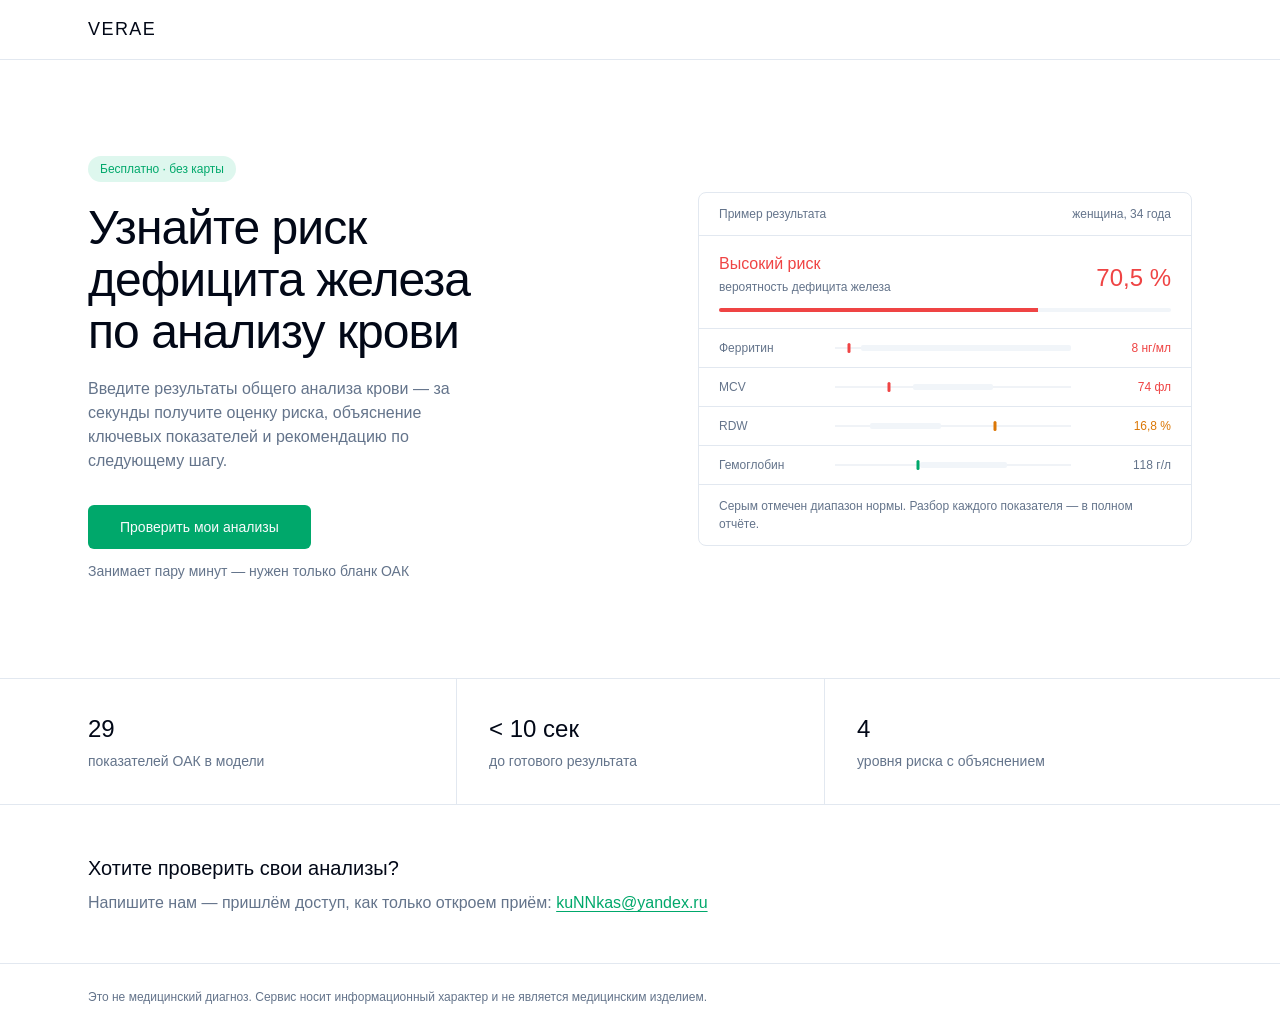
==== landing/index.html @ f0fde772 "Лендинг + автодеплой в Yandex Object Storage Статическая страница-визитка на домене верэ.рф: тот же " ====
<!doctype html>
<html lang="ru">
<head>
<meta charset="utf-8">
<meta name="viewport" content="width=device-width, initial-scale=1">
<title>VERAE — риск дефицита железа по анализу крови</title>
<meta name="description" content="Введите результаты общего анализа крови — за секунды получите оценку риска дефицита железа, объяснение показателей и рекомендацию по следующему шагу.">
<link rel="canonical" href="https://верэ.рф/">
<meta property="og:type" content="website">
<meta property="og:locale" content="ru_RU">
<meta property="og:site_name" content="VERAE">
<meta property="og:title" content="VERAE — риск дефицита железа по анализу крови">
<meta property="og:description" content="Оценка риска дефицита железа по общему анализу крови за несколько секунд.">
<meta property="og:url" content="https://верэ.рф/">
<link rel="icon" href="data:image/svg+xml,%3Csvg xmlns='http://www.w3.org/2000/svg' viewBox='0 0 32 32'%3E%3Crect width='32' height='32' rx='7' fill='%2300a86b'/%3E%3Ctext x='16' y='22' font-family='-apple-system,Segoe UI,Arial' font-size='16' font-weight='500' fill='white' text-anchor='middle'%3EV%3C/text%3E%3C/svg%3E">

<style>
:root{
  --background:0 0% 100%;
  --foreground:222.2 84% 4.9%;
  --card:0 0% 100%;
  --primary:158 100% 33%;
  --primary-foreground:210 40% 98%;
  --muted:210 40% 96.1%;
  --muted-foreground:215.4 16.3% 46.9%;
  --accent:158 60% 92%;
  --accent-foreground:158 100% 33%;
  --destructive:0 84.2% 60.2%;
  --warning:32 95% 44%;
  --border:214.3 31.8% 91.4%;
  --radius:0.5rem;
}
*,*::before,*::after{box-sizing:border-box}
html{-webkit-text-size-adjust:100%}
body{
  margin:0;
  background:hsl(var(--background));
  color:hsl(var(--foreground));
  font-family:-apple-system,BlinkMacSystemFont,"Segoe UI",Roboto,"Helvetica Neue",Arial,sans-serif;
  -webkit-font-smoothing:antialiased;
  line-height:1.5;
}
h1,p,dl,dd,dt,figure{margin:0}
a{color:inherit}

.page{min-height:100vh;display:flex;flex-direction:column}
.wrap{max-width:72rem;margin:0 auto;padding-left:1.5rem;padding-right:1.5rem}
.bt{border-top:1px solid hsl(var(--border))}
.bb{border-bottom:1px solid hsl(var(--border))}
.muted{color:hsl(var(--muted-foreground))}
.nums{font-variant-numeric:tabular-nums}

/* --- header --- */
.head{display:flex;align-items:center;justify-content:space-between;padding-top:1rem;padding-bottom:1rem}
.mark{font-size:1.125rem;font-weight:500;letter-spacing:0.08em}

/* --- hero --- */
main{flex:1}
.hero{display:grid;gap:3rem;align-items:center;padding-top:4rem;padding-bottom:4rem}
.badge{
  display:inline-block;border-radius:9999px;
  background:hsl(var(--accent));color:hsl(var(--accent-foreground));
  padding:0.25rem 0.75rem;font-size:0.75rem;
}
h1{
  margin-top:1.25rem;max-width:16ch;
  font-size:2.25rem;font-weight:500;line-height:1.08;letter-spacing:-0.02em;
}
.lead{margin-top:1.25rem;max-width:46ch;color:hsl(var(--muted-foreground))}
.actions{margin-top:2rem;display:flex;flex-wrap:wrap;align-items:center;gap:0.75rem 1.25rem}
.hint{font-size:0.875rem;color:hsl(var(--muted-foreground))}

.btn{
  display:inline-flex;align-items:center;justify-content:center;
  height:2.75rem;padding:0 2rem;
  border-radius:calc(var(--radius) - 2px);border:0;
  background:hsl(var(--primary));color:hsl(var(--primary-foreground));
  font-size:0.875rem;font-weight:500;font-family:inherit;
  text-decoration:none;cursor:pointer;
  transition:opacity .15s;
}
.btn:hover{opacity:.9}
.btn:focus-visible{outline:2px solid hsl(var(--primary));outline-offset:2px}

/* --- пример результата --- */
.card{border:1px solid hsl(var(--border));border-radius:var(--radius);background:hsl(var(--card))}
.card-cap{display:flex;align-items:baseline;justify-content:space-between;padding:0.75rem 1.25rem;font-size:0.75rem;color:hsl(var(--muted-foreground))}
.score{padding:1rem 1.25rem}
.score-row{display:flex;align-items:flex-end;justify-content:space-between}
.score-title{font-size:1rem;font-weight:500;color:hsl(var(--destructive))}
.score-sub{margin-top:0.125rem;font-size:0.75rem;color:hsl(var(--muted-foreground))}
.score-pct{font-size:1.5rem;font-weight:500;color:hsl(var(--destructive))}
.bar{margin-top:0.75rem;height:0.25rem;border-radius:9999px;background:hsl(var(--muted));overflow:hidden}
.bar>span{display:block;height:100%;background:hsl(var(--destructive))}

.markers{border-top:1px solid hsl(var(--border))}
.marker{
  display:grid;grid-template-columns:4.75rem 1fr 4.25rem;
  align-items:center;gap:0.5rem;
  padding:0.625rem 1rem;border-bottom:1px solid hsl(var(--border));
}
.marker:last-child{border-bottom:0}
.marker dt{font-size:0.75rem;color:hsl(var(--muted-foreground))}
.marker dd{text-align:right;font-size:0.75rem;font-variant-numeric:tabular-nums}
.scale{position:relative;height:0.375rem}
.scale .axis{position:absolute;left:0;right:0;top:50%;height:1px;transform:translateY(-50%);background:hsl(var(--border))}
.scale .norm{position:absolute;top:50%;height:0.375rem;transform:translateY(-50%);border-radius:2px;background:hsl(var(--muted))}
.scale .pin{position:absolute;top:50%;width:3px;height:0.625rem;transform:translate(-50%,-50%);border-radius:9999px}
.is-low{color:hsl(var(--destructive))}
.is-high{color:hsl(var(--warning))}
.is-ok{color:hsl(var(--muted-foreground))}
.pin-low{background:hsl(var(--destructive))}
.pin-high{background:hsl(var(--warning))}
.pin-ok{background:hsl(var(--primary))}
.card-note{border-top:1px solid hsl(var(--border));padding:0.75rem 1.25rem;font-size:0.75rem;color:hsl(var(--muted-foreground))}

/* --- цифры --- */
.stats{display:grid}
.stat{padding:1.5rem 0}
.stat+.stat{border-top:1px solid hsl(var(--border))}
.stat dt{font-size:1.5rem;font-weight:500;font-variant-numeric:tabular-nums}
.stat dd{margin:0.25rem 0 0;font-size:0.875rem;color:hsl(var(--muted-foreground))}

/* --- контакт --- */
.contact{padding-top:3rem;padding-bottom:3rem}
.contact h2{margin:0;font-size:1.25rem;font-weight:500}
.contact p{margin-top:0.5rem;color:hsl(var(--muted-foreground))}
.contact a{color:hsl(var(--primary));text-underline-offset:3px}

footer p{padding-top:1.5rem;padding-bottom:1.5rem;font-size:0.75rem;color:hsl(var(--muted-foreground))}

@media (min-width:640px){
  h1{font-size:3rem}
  .marker{grid-template-columns:6.5rem 1fr 5.5rem;gap:0.75rem;padding-left:1.25rem;padding-right:1.25rem}
  .stats{grid-template-columns:repeat(3,1fr)}
  .stat{padding:2rem 0}
  .stat+.stat{border-top:0;border-left:1px solid hsl(var(--border));padding-left:2rem}
  .stat:not(:last-child){padding-right:2rem}
}
@media (min-width:1024px){
  .hero{grid-template-columns:1.05fr 0.95fr;gap:4rem;padding-top:6rem;padding-bottom:6rem}
}
</style>
</head>

<body>
<div class="page">

  <header class="bb">
    <div class="wrap head">
      <span class="mark">VERAE</span>
    </div>
  </header>

  <main>
    <div class="wrap hero">
      <div>
        <span class="badge">Бесплатно · без карты</span>

        <h1>Узнайте риск дефицита железа по анализу крови</h1>

        <p class="lead">
          Введите результаты общего анализа крови — за секунды получите оценку
          риска, объяснение ключевых показателей и рекомендацию по следующему шагу.
        </p>

        <div class="actions">
          <!-- CTA: ссылка задана в двух местах — здесь и в секции «Контакт» ниже -->
          <a class="btn" href="#contact">Проверить мои анализы</a>
          <span class="hint">Занимает пару минут — нужен только бланк ОАК</span>
        </div>
      </div>

      <figure class="card" aria-label="Пример результата: высокий риск дефицита железа">
        <figcaption class="card-cap bb">
          <span>Пример результата</span>
          <span class="nums">женщина, 34 года</span>
        </figcaption>

        <div class="score">
          <div class="score-row">
            <div>
              <p class="score-title">Высокий риск</p>
              <p class="score-sub">вероятность дефицита железа</p>
            </div>
            <p class="score-pct nums">70,5 %</p>
          </div>
          <div class="bar"><span style="width:70.5%"></span></div>
        </div>

        <dl class="markers">
          <div class="marker">
            <dt>Ферритин</dt>
            <div class="scale" aria-hidden="true">
              <div class="axis"></div>
              <div class="norm" style="left:11%;width:89%"></div>
              <div class="pin pin-low" style="left:6%"></div>
            </div>
            <dd class="is-low">8 нг/мл</dd>
          </div>
          <div class="marker">
            <dt>MCV</dt>
            <div class="scale" aria-hidden="true">
              <div class="axis"></div>
              <div class="norm" style="left:33%;width:34%"></div>
              <div class="pin pin-low" style="left:23%"></div>
            </div>
            <dd class="is-low">74 фл</dd>
          </div>
          <div class="marker">
            <dt>RDW</dt>
            <div class="scale" aria-hidden="true">
              <div class="axis"></div>
              <div class="norm" style="left:15%;width:30%"></div>
              <div class="pin pin-high" style="left:68%"></div>
            </div>
            <dd class="is-high">16,8 %</dd>
          </div>
          <div class="marker">
            <dt>Гемоглобин</dt>
            <div class="scale" aria-hidden="true">
              <div class="axis"></div>
              <div class="norm" style="left:36%;width:37%"></div>
              <div class="pin pin-ok" style="left:35%"></div>
            </div>
            <dd class="is-ok">118 г/л</dd>
          </div>
        </dl>

        <p class="card-note">
          Серым отмечен диапазон нормы. Разбор каждого показателя — в полном отчёте.
        </p>
      </figure>
    </div>

    <section class="bt">
      <dl class="wrap stats">
        <div class="stat">
          <dt class="nums">29</dt>
          <dd>показателей ОАК в модели</dd>
        </div>
        <div class="stat">
          <dt class="nums">&lt; 10 сек</dt>
          <dd>до готового результата</dd>
        </div>
        <div class="stat">
          <dt class="nums">4</dt>
          <dd>уровня риска с объяснением</dd>
        </div>
      </dl>
    </section>

    <section class="bt" id="contact">
      <div class="wrap contact">
        <h2>Хотите проверить свои анализы?</h2>
        <p>Напишите нам — пришлём доступ, как только откроем приём:
          <a href="mailto:kuNNkas@yandex.ru">kuNNkas@yandex.ru</a>
        </p>
      </div>
    </section>
  </main>

  <footer class="bt">
    <p class="wrap">
      Это не медицинский диагноз. Сервис носит информационный характер и не
      является медицинским изделием.
    </p>
  </footer>

</div>
</body>
</html>
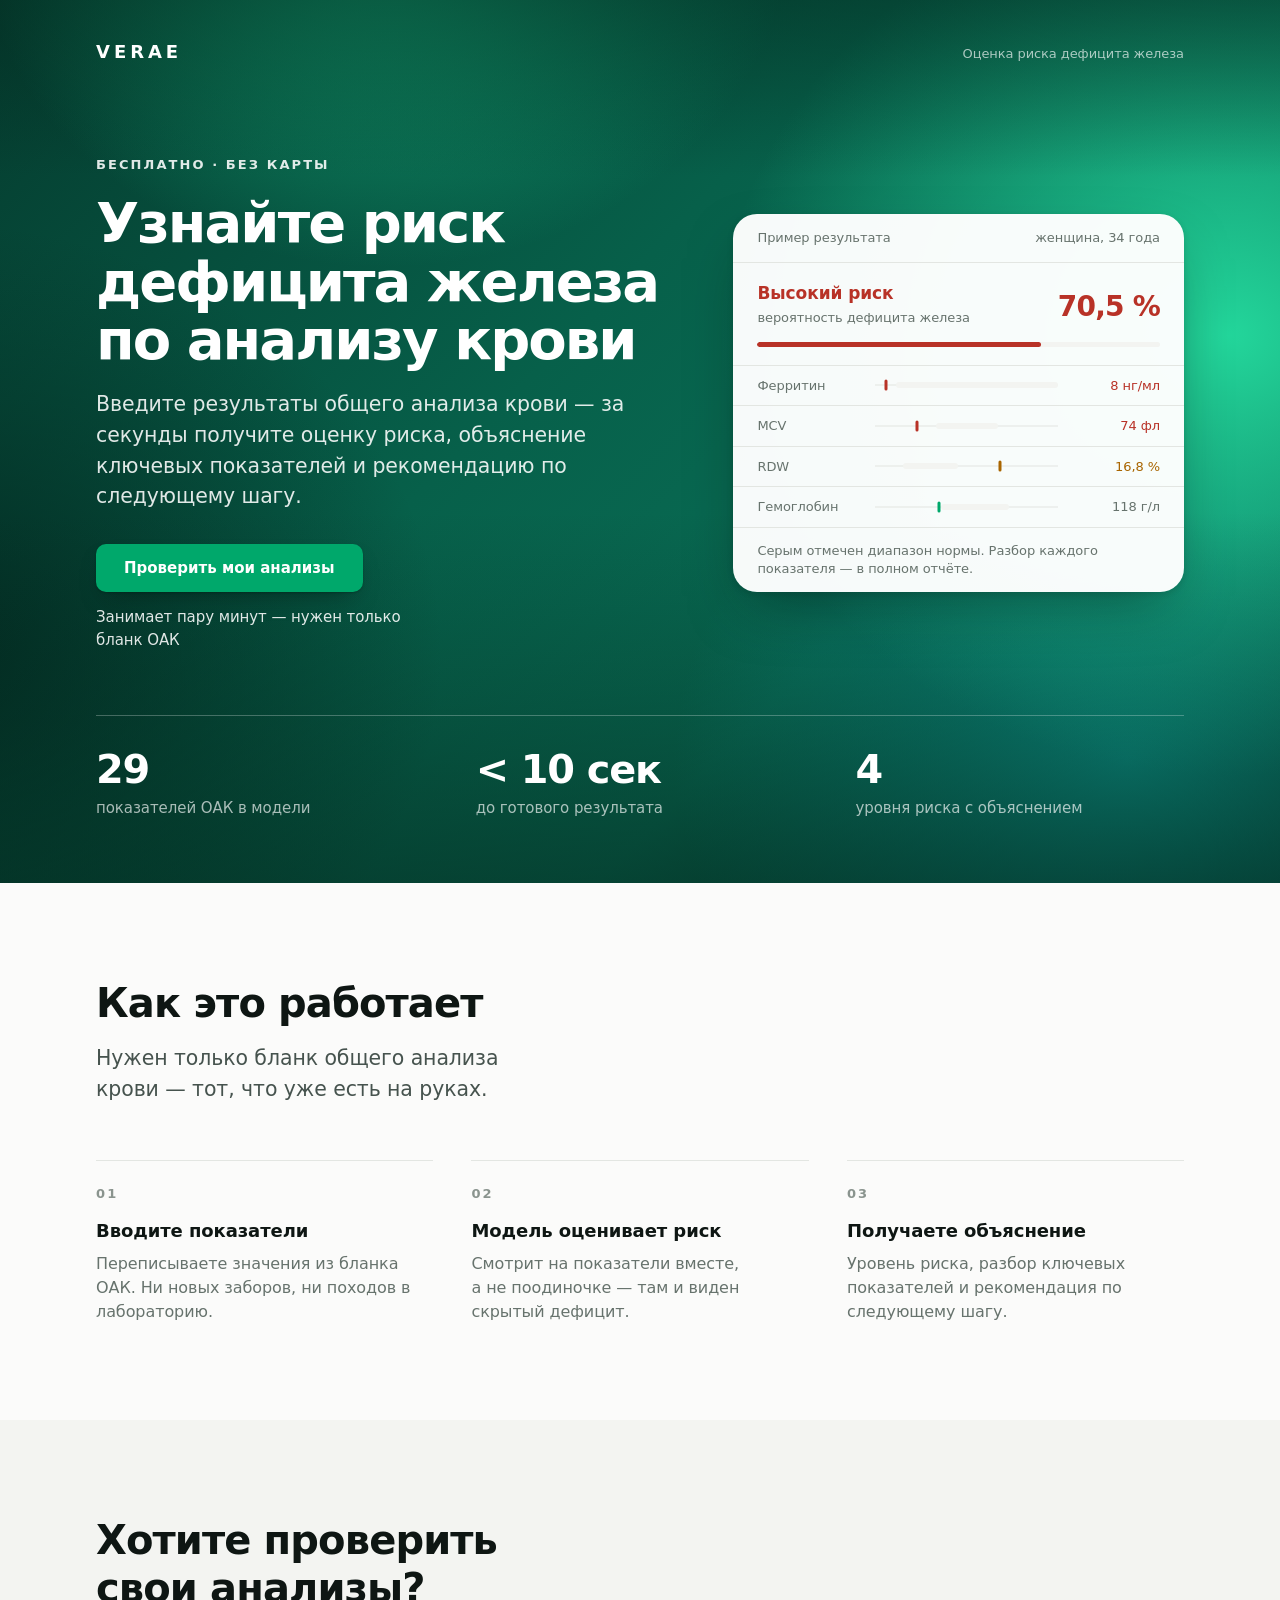
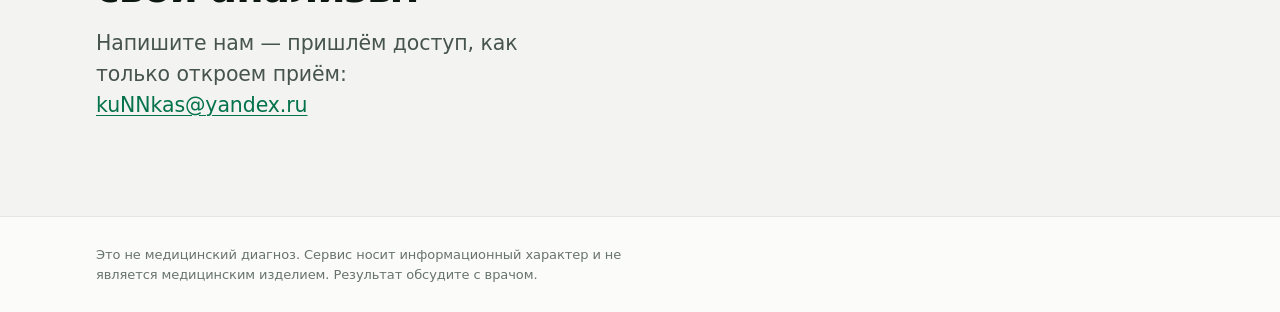
==== commit 4aa00c1b: "Лендинг в визуальном языке питч-дека Те же токены, что в deck-v2: Onest на заголовки, Golos Text на " ====
--- a/landing/index.html
+++ b/landing/index.html
@@ -6,173 +6,365 @@
 <title>VERAE — риск дефицита железа по анализу крови</title>
 <meta name="description" content="Введите результаты общего анализа крови — за секунды получите оценку риска дефицита железа, объяснение показателей и рекомендацию по следующему шагу.">
 <link rel="canonical" href="https://верэ.рф/">
+<meta name="theme-color" content="#053c2f">
 <meta property="og:type" content="website">
 <meta property="og:locale" content="ru_RU">
 <meta property="og:site_name" content="VERAE">
 <meta property="og:title" content="VERAE — риск дефицита железа по анализу крови">
 <meta property="og:description" content="Оценка риска дефицита железа по общему анализу крови за несколько секунд.">
 <meta property="og:url" content="https://верэ.рф/">
-<link rel="icon" href="data:image/svg+xml,%3Csvg xmlns='http://www.w3.org/2000/svg' viewBox='0 0 32 32'%3E%3Crect width='32' height='32' rx='7' fill='%2300a86b'/%3E%3Ctext x='16' y='22' font-family='-apple-system,Segoe UI,Arial' font-size='16' font-weight='500' fill='white' text-anchor='middle'%3EV%3C/text%3E%3C/svg%3E">
+<link rel="icon" href="data:image/svg+xml,%3Csvg xmlns='http://www.w3.org/2000/svg' viewBox='0 0 32 32'%3E%3Crect width='32' height='32' rx='7' fill='%2300a86b'/%3E%3Ctext x='16' y='22' font-family='-apple-system,Segoe UI,Arial' font-size='16' font-weight='600' fill='white' text-anchor='middle'%3EV%3C/text%3E%3C/svg%3E">
+
+<link rel="preload" href="/fonts/onest-cyrillic-wght-normal.woff2" as="font" type="font/woff2" crossorigin>
+<link rel="preload" href="/fonts/golos-text-cyrillic-wght-normal.woff2" as="font" type="font/woff2" crossorigin>
 
 <style>
+/* =========================================================================
+   Шрифты и токены — те же, что в питч-деке (deck-v2/css/tokens.css).
+   Onest на заголовки, Golos Text на текст и цифры.
+   ========================================================================= */
+
+@font-face{
+  font-family:"Onest";font-style:normal;font-display:swap;font-weight:100 900;
+  src:url("/fonts/onest-cyrillic-wght-normal.woff2") format("woff2");
+  unicode-range:U+0301,U+0400-045F,U+0490-0491,U+04B0-04B1,U+2116;
+}
+@font-face{
+  font-family:"Onest";font-style:normal;font-display:swap;font-weight:100 900;
+  src:url("/fonts/onest-latin-wght-normal.woff2") format("woff2");
+  unicode-range:U+0000-00FF,U+0131,U+0152-0153,U+02BB-02BC,U+2000-206F,U+2074,U+20AC,U+2122,U+2191,U+2193,U+2212,U+2215;
+}
+@font-face{
+  font-family:"Golos Text";font-style:normal;font-display:swap;font-weight:100 900;
+  src:url("/fonts/golos-text-cyrillic-wght-normal.woff2") format("woff2");
+  unicode-range:U+0301,U+0400-045F,U+0490-0491,U+04B0-04B1,U+2116;
+}
+@font-face{
+  font-family:"Golos Text";font-style:normal;font-display:swap;font-weight:100 900;
+  src:url("/fonts/golos-text-latin-wght-normal.woff2") format("woff2");
+  unicode-range:U+0000-00FF,U+0131,U+0152-0153,U+02BB-02BC,U+2000-206F,U+2074,U+20AC,U+2122,U+2191,U+2193,U+2212,U+2215;
+}
+
 :root{
-  --background:0 0% 100%;
-  --foreground:222.2 84% 4.9%;
-  --card:0 0% 100%;
-  --primary:158 100% 33%;
-  --primary-foreground:210 40% 98%;
-  --muted:210 40% 96.1%;
-  --muted-foreground:215.4 16.3% 46.9%;
-  --accent:158 60% 92%;
-  --accent-foreground:158 100% 33%;
-  --destructive:0 84.2% 60.2%;
-  --warning:32 95% 44%;
-  --border:214.3 31.8% 91.4%;
-  --radius:0.5rem;
-}
+  --font-display:"Onest",system-ui,sans-serif;
+  --font-text:"Golos Text",system-ui,sans-serif;
+
+  --ink:#0e1613;
+  --ink-2:#46534e;
+  --ink-3:#67736d;
+  --ink-4:#8a948e;
+
+  --paper:#fbfbfa;
+  --paper-2:#f3f4f1;
+  --line:#e3e6e2;
+
+  --jade:#00a86b;
+  --jade-deep:#04724c;
+  --jade-wash:#ebf8f2;
+
+  --amber:#a96500;
+  --red:#b83227;
+
+  --on-grad:#ffffff;
+  --on-grad-2:rgba(255,255,255,.88);
+  --on-grad-3:rgba(255,255,255,.66);
+
+  /* Фluid-шкала: дек живёт на холсте 1920, лендинг — резиновый,
+     поэтому те же шесть ступеней, но через clamp(). */
+  --t-h1:clamp(2.25rem,1.6rem + 2.6vw,3.5rem);
+  --t-h2:clamp(1.65rem,1.3rem + 1.5vw,2.5rem);
+  --t-figure:clamp(1.75rem,1.45rem + 1.3vw,2.5rem);
+  --t-lead:clamp(1.0625rem,1rem + .35vw,1.3rem);
+  --t-body:1rem;
+  --t-small:.9375rem;
+  --t-micro:.8125rem;
+
+  --ls-display:-.035em;
+  --ls-h2:-.022em;
+  --ls-eyebrow:.16em;
+  --ls-wordmark:.22em;
+
+  --r-sm:10px;
+  --r-md:16px;
+  --r-lg:24px;
+  --r-pill:999px;
+
+  --grad:
+    radial-gradient(62% 78% at 96% 38%, #23d69b 0%, rgba(35,214,155,0) 64%),
+    radial-gradient(52% 62% at 88% 86%, #0c968c 0%, rgba(12,150,140,0) 68%),
+    radial-gradient(58% 70% at -6% 74%, #032a21 0%, rgba(3,42,33,0) 70%),
+    radial-gradient(48% 58% at 30% -8%, #12a273 0%, rgba(18,162,115,0) 66%),
+    linear-gradient(134deg,#053c2f 0%,#07604a 42%,#096d55 68%,#043a2e 100%);
+
+  --grad-scrim:linear-gradient(to bottom,
+    rgba(3,42,31,.5) 0%, rgba(3,42,31,0) 20%,
+    rgba(3,42,31,0) 58%, rgba(3,42,31,.62) 100%);
+}
+
 *,*::before,*::after{box-sizing:border-box}
 html{-webkit-text-size-adjust:100%}
 body{
   margin:0;
-  background:hsl(var(--background));
-  color:hsl(var(--foreground));
-  font-family:-apple-system,BlinkMacSystemFont,"Segoe UI",Roboto,"Helvetica Neue",Arial,sans-serif;
+  background:var(--paper);
+  color:var(--ink-2);
+  font-family:var(--font-text);
+  font-size:var(--t-body);
+  line-height:1.5;
+  letter-spacing:-.005em;
   -webkit-font-smoothing:antialiased;
-  line-height:1.5;
-}
-h1,p,dl,dd,dt,figure{margin:0}
-a{color:inherit}
-
-.page{min-height:100vh;display:flex;flex-direction:column}
-.wrap{max-width:72rem;margin:0 auto;padding-left:1.5rem;padding-right:1.5rem}
-.bt{border-top:1px solid hsl(var(--border))}
-.bb{border-bottom:1px solid hsl(var(--border))}
-.muted{color:hsl(var(--muted-foreground))}
+  -moz-osx-font-smoothing:grayscale;
+}
+h1,h2,h3,p,dl,dd,dt,figure{margin:0}
+::selection{background:var(--jade-wash);color:var(--ink)}
+
+.wrap{
+  width:100%;max-width:76rem;margin-inline:auto;
+  padding-inline:clamp(1.25rem,5vw,4rem);
+}
+
+h1,h2,h3{font-family:var(--font-display);color:var(--ink);font-weight:600}
+h1{
+  font-size:var(--t-h1);line-height:1.04;letter-spacing:var(--ls-display);
+  text-wrap:balance;max-width:17ch;
+}
+h2{
+  font-size:var(--t-h2);line-height:1.2;letter-spacing:var(--ls-h2);
+  text-wrap:balance;
+}
+.lead{
+  font-size:var(--t-lead);line-height:1.5;color:var(--ink-2);
+  max-width:44ch;text-wrap:pretty;
+}
+.eyebrow{
+  font-family:var(--font-display);font-size:var(--t-micro);font-weight:600;
+  letter-spacing:var(--ls-eyebrow);text-transform:uppercase;color:var(--jade-deep);
+}
 .nums{font-variant-numeric:tabular-nums}
 
-/* --- header --- */
-.head{display:flex;align-items:center;justify-content:space-between;padding-top:1rem;padding-bottom:1rem}
-.mark{font-size:1.125rem;font-weight:500;letter-spacing:0.08em}
-
-/* --- hero --- */
-main{flex:1}
-.hero{display:grid;gap:3rem;align-items:center;padding-top:4rem;padding-bottom:4rem}
-.badge{
-  display:inline-block;border-radius:9999px;
-  background:hsl(var(--accent));color:hsl(var(--accent-foreground));
-  padding:0.25rem 0.75rem;font-size:0.75rem;
-}
-h1{
-  margin-top:1.25rem;max-width:16ch;
-  font-size:2.25rem;font-weight:500;line-height:1.08;letter-spacing:-0.02em;
-}
-.lead{margin-top:1.25rem;max-width:46ch;color:hsl(var(--muted-foreground))}
-.actions{margin-top:2rem;display:flex;flex-wrap:wrap;align-items:center;gap:0.75rem 1.25rem}
-.hint{font-size:0.875rem;color:hsl(var(--muted-foreground))}
+/* =========================================================================
+   Герой на градиенте
+   ========================================================================= */
+
+.hero{
+  position:relative;isolation:isolate;
+  background:var(--grad);
+  color:var(--on-grad-2);
+  /* Чернила переворачиваются один раз здесь — компоненты внутри
+     просто наследуют и не знают, на каком они фоне. */
+  --ink:var(--on-grad);
+  --ink-2:var(--on-grad-2);
+  --ink-3:var(--on-grad-3);
+  --line:rgba(255,255,255,.26);
+  --jade-deep:var(--on-grad-2);
+  padding-block:clamp(1.5rem,3vw,2.5rem) clamp(2.5rem,5vw,4rem);
+}
+.hero::before{
+  content:"";position:absolute;inset:0;z-index:-1;
+  background:var(--grad-scrim);pointer-events:none;
+}
+
+.topbar{display:flex;align-items:baseline;justify-content:space-between}
+.wordmark{
+  font-family:var(--font-display);font-size:1.125rem;font-weight:600;
+  letter-spacing:var(--ls-wordmark);color:var(--on-grad);
+}
+.topbar-meta{font-size:var(--t-micro);color:var(--on-grad-3)}
+
+.hero-grid{
+  display:grid;gap:clamp(2.5rem,5vw,4rem);align-items:center;
+  padding-block:clamp(3rem,7vw,6rem) clamp(2.5rem,5vw,4rem);
+}
+.hero-copy > * + *{margin-top:1.25rem}
+.hero-copy .actions{margin-top:2rem}
+
+.actions{display:flex;flex-wrap:wrap;align-items:center;gap:.875rem 1.5rem}
+.hint{font-size:var(--t-small);color:var(--on-grad-2);max-width:32ch}
 
 .btn{
   display:inline-flex;align-items:center;justify-content:center;
-  height:2.75rem;padding:0 2rem;
-  border-radius:calc(var(--radius) - 2px);border:0;
-  background:hsl(var(--primary));color:hsl(var(--primary-foreground));
-  font-size:0.875rem;font-weight:500;font-family:inherit;
-  text-decoration:none;cursor:pointer;
-  transition:opacity .15s;
-}
-.btn:hover{opacity:.9}
-.btn:focus-visible{outline:2px solid hsl(var(--primary));outline-offset:2px}
-
-/* --- пример результата --- */
-.card{border:1px solid hsl(var(--border));border-radius:var(--radius);background:hsl(var(--card))}
-.card-cap{display:flex;align-items:baseline;justify-content:space-between;padding:0.75rem 1.25rem;font-size:0.75rem;color:hsl(var(--muted-foreground))}
-.score{padding:1rem 1.25rem}
-.score-row{display:flex;align-items:flex-end;justify-content:space-between}
-.score-title{font-size:1rem;font-weight:500;color:hsl(var(--destructive))}
-.score-sub{margin-top:0.125rem;font-size:0.75rem;color:hsl(var(--muted-foreground))}
-.score-pct{font-size:1.5rem;font-weight:500;color:hsl(var(--destructive))}
-.bar{margin-top:0.75rem;height:0.25rem;border-radius:9999px;background:hsl(var(--muted));overflow:hidden}
-.bar>span{display:block;height:100%;background:hsl(var(--destructive))}
-
-.markers{border-top:1px solid hsl(var(--border))}
+  min-height:3rem;padding:0 1.75rem;
+  border:0;border-radius:var(--r-sm);
+  background:var(--jade);color:#fff;
+  font-family:var(--font-display);font-size:var(--t-small);font-weight:600;
+  letter-spacing:0;text-decoration:none;cursor:pointer;
+  box-shadow:0 1px 2px rgba(2,20,14,.28), 0 12px 24px -12px rgba(2,20,14,.55);
+  transition-property:background-color,box-shadow,scale;
+  transition-duration:.18s;
+  transition-timing-function:cubic-bezier(.2,0,0,1);
+}
+.btn:hover{background:#00b975}
+.btn:active{scale:.96}
+.btn:focus-visible{outline:2px solid var(--on-grad);outline-offset:3px}
+
+/* --- Ряд метрик под героем --- */
+.footline{
+  display:grid;gap:1.75rem clamp(1.5rem,4vw,4rem);
+  padding-top:clamp(1.5rem,3vw,2rem);
+  border-top:1px solid var(--line);
+}
+.figure{
+  font-family:var(--font-display);font-size:var(--t-figure);font-weight:600;
+  line-height:1.1;letter-spacing:-.028em;color:var(--ink);
+}
+.figure-label{
+  font-size:var(--t-small);line-height:1.4;color:var(--ink-3);
+  margin-top:.375rem;max-width:26ch;text-wrap:pretty;
+}
+
+/* =========================================================================
+   Светлый остров: пример результата
+   Обязателен сброс чернил — на градиенте они белые, иначе карточка
+   станет белым по белому.
+   ========================================================================= */
+
+.card{
+  --ink:#0e1613;--ink-2:#46534e;--ink-3:#67736d;--ink-4:#8a948e;
+  --line:#e3e6e2;
+  background:rgba(255,255,255,.97);
+  border-radius:var(--r-lg);
+  color:var(--ink-2);
+  box-shadow:0 24px 60px -20px rgba(2,20,14,.5), 0 2px 6px rgba(2,20,14,.12);
+  overflow:hidden;
+}
+.card-cap{
+  display:flex;align-items:baseline;justify-content:space-between;gap:1rem;
+  padding:.875rem 1.25rem;border-bottom:1px solid var(--line);
+  font-size:var(--t-micro);color:var(--ink-3);
+}
+.score{padding:1.125rem 1.25rem}
+.score-row{display:flex;align-items:flex-end;justify-content:space-between;gap:1rem}
+.score-title{font-family:var(--font-display);font-size:1.0625rem;font-weight:600;color:var(--red)}
+.score-sub{font-size:var(--t-micro);color:var(--ink-3);margin-top:.125rem}
+.score-pct{
+  font-family:var(--font-display);font-size:1.75rem;font-weight:600;
+  letter-spacing:-.028em;color:var(--red);
+}
+.bar{margin-top:.875rem;height:.3125rem;border-radius:var(--r-pill);background:var(--paper-2);overflow:hidden}
+.bar > span{display:block;height:100%;border-radius:var(--r-pill);background:var(--red)}
+
+.markers{border-top:1px solid var(--line)}
 .marker{
-  display:grid;grid-template-columns:4.75rem 1fr 4.25rem;
-  align-items:center;gap:0.5rem;
-  padding:0.625rem 1rem;border-bottom:1px solid hsl(var(--border));
+  display:grid;grid-template-columns:5rem 1fr 4.5rem;align-items:center;gap:.625rem;
+  padding:.625rem 1.25rem;border-bottom:1px solid var(--line);
 }
 .marker:last-child{border-bottom:0}
-.marker dt{font-size:0.75rem;color:hsl(var(--muted-foreground))}
-.marker dd{text-align:right;font-size:0.75rem;font-variant-numeric:tabular-nums}
-.scale{position:relative;height:0.375rem}
-.scale .axis{position:absolute;left:0;right:0;top:50%;height:1px;transform:translateY(-50%);background:hsl(var(--border))}
-.scale .norm{position:absolute;top:50%;height:0.375rem;transform:translateY(-50%);border-radius:2px;background:hsl(var(--muted))}
-.scale .pin{position:absolute;top:50%;width:3px;height:0.625rem;transform:translate(-50%,-50%);border-radius:9999px}
-.is-low{color:hsl(var(--destructive))}
-.is-high{color:hsl(var(--warning))}
-.is-ok{color:hsl(var(--muted-foreground))}
-.pin-low{background:hsl(var(--destructive))}
-.pin-high{background:hsl(var(--warning))}
-.pin-ok{background:hsl(var(--primary))}
-.card-note{border-top:1px solid hsl(var(--border));padding:0.75rem 1.25rem;font-size:0.75rem;color:hsl(var(--muted-foreground))}
-
-/* --- цифры --- */
-.stats{display:grid}
-.stat{padding:1.5rem 0}
-.stat+.stat{border-top:1px solid hsl(var(--border))}
-.stat dt{font-size:1.5rem;font-weight:500;font-variant-numeric:tabular-nums}
-.stat dd{margin:0.25rem 0 0;font-size:0.875rem;color:hsl(var(--muted-foreground))}
-
-/* --- контакт --- */
-.contact{padding-top:3rem;padding-bottom:3rem}
-.contact h2{margin:0;font-size:1.25rem;font-weight:500}
-.contact p{margin-top:0.5rem;color:hsl(var(--muted-foreground))}
-.contact a{color:hsl(var(--primary));text-underline-offset:3px}
-
-footer p{padding-top:1.5rem;padding-bottom:1.5rem;font-size:0.75rem;color:hsl(var(--muted-foreground))}
-
-@media (min-width:640px){
-  h1{font-size:3rem}
-  .marker{grid-template-columns:6.5rem 1fr 5.5rem;gap:0.75rem;padding-left:1.25rem;padding-right:1.25rem}
-  .stats{grid-template-columns:repeat(3,1fr)}
-  .stat{padding:2rem 0}
-  .stat+.stat{border-top:0;border-left:1px solid hsl(var(--border));padding-left:2rem}
-  .stat:not(:last-child){padding-right:2rem}
-}
-@media (min-width:1024px){
-  .hero{grid-template-columns:1.05fr 0.95fr;gap:4rem;padding-top:6rem;padding-bottom:6rem}
+.marker dt{font-size:var(--t-micro);color:var(--ink-3)}
+.marker dd{text-align:right;font-size:var(--t-micro);font-variant-numeric:tabular-nums;white-space:nowrap}
+.scale{position:relative;height:.5rem}
+.scale .axis{position:absolute;inset-inline:0;top:50%;height:1px;translate:0 -50%;background:var(--line)}
+.scale .norm{position:absolute;top:50%;height:.375rem;translate:0 -50%;border-radius:var(--r-pill);background:var(--paper-2)}
+.scale .pin{position:absolute;top:50%;width:3px;height:.6875rem;translate:-50% -50%;border-radius:var(--r-pill)}
+.is-low{color:var(--red)}
+.is-high{color:var(--amber)}
+.is-ok{color:var(--ink-3)}
+.pin-low{background:var(--red)}
+.pin-high{background:var(--amber)}
+.pin-ok{background:var(--jade)}
+.card-note{
+  border-top:1px solid var(--line);padding:.875rem 1.25rem;
+  font-size:var(--t-micro);line-height:1.4;color:var(--ink-3);text-wrap:pretty;
+}
+
+/* =========================================================================
+   Светлые секции
+   ========================================================================= */
+
+section.light{padding-block:clamp(3.5rem,8vw,6rem)}
+
+.section-head{max-width:44ch}
+.section-head .lead{margin-top:1rem}
+
+.steps{
+  display:grid;gap:clamp(1.5rem,3vw,2.5rem);
+  margin:clamp(2.5rem,5vw,3.5rem) 0 0;
+  padding:0;list-style:none;
+  counter-reset:step;
+}
+.step{
+  padding-top:1.25rem;border-top:1px solid var(--line);
+  counter-increment:step;
+}
+.step::before{
+  content:counter(step,decimal-leading-zero);
+  font-family:var(--font-display);font-size:var(--t-micro);font-weight:600;
+  font-variant-numeric:tabular-nums;letter-spacing:var(--ls-eyebrow);
+  color:var(--ink-4);
+}
+.step h3{font-size:1.125rem;margin-top:.75rem}
+.step p{margin-top:.5rem;color:var(--ink-3);text-wrap:pretty;max-width:34ch}
+
+.contact{background:var(--paper-2)}
+.contact .lead{margin-top:1rem}
+.contact a{
+  color:var(--jade-deep);
+  text-decoration-thickness:from-font;
+  text-underline-position:from-font;
+  text-underline-offset:.15em;
+  transition:color .15s cubic-bezier(.2,0,0,1);
+}
+.contact a:hover{color:var(--jade)}
+.contact a:focus-visible{outline:2px solid var(--jade-deep);outline-offset:3px;border-radius:2px}
+
+footer{border-top:1px solid var(--line);padding-block:1.75rem}
+footer p{font-size:var(--t-micro);line-height:1.5;color:var(--ink-3);max-width:70ch;text-wrap:pretty}
+
+/* =========================================================================
+   Раскладка на широких экранах
+   ========================================================================= */
+
+@media (min-width:40rem){
+  .footline{grid-template-columns:repeat(3,1fr)}
+  .steps{grid-template-columns:repeat(3,1fr)}
+  .marker{grid-template-columns:6.5rem 1fr 5.5rem;gap:.875rem;padding-inline:1.5rem}
+  .card-cap,.score,.card-note{padding-inline:1.5rem}
+}
+@media (min-width:64rem){
+  .hero-grid{grid-template-columns:1.12fr .88fr}
+}
+
+/* =========================================================================
+   Появление: одна разовая постановочная анимация, ступенями по 100 мс.
+   ========================================================================= */
+
+@media (prefers-reduced-motion:no-preference){
+  .rise{animation:rise .6s cubic-bezier(.2,0,0,1) backwards}
+  .rise-1{animation-delay:.05s}
+  .rise-2{animation-delay:.15s}
+  .rise-3{animation-delay:.25s}
+  .rise-4{animation-delay:.35s}
+}
+@keyframes rise{
+  from{opacity:0;translate:0 12px}
+  to{opacity:1;translate:0 0}
 }
 </style>
 </head>
 
 <body>
-<div class="page">
-
-  <header class="bb">
-    <div class="wrap head">
-      <span class="mark">VERAE</span>
+
+<header class="hero">
+  <div class="wrap">
+    <div class="topbar rise rise-1">
+      <span class="wordmark">VERAE</span>
+      <span class="topbar-meta">Оценка риска дефицита железа</span>
     </div>
-  </header>
-
-  <main>
-    <div class="wrap hero">
-      <div>
-        <span class="badge">Бесплатно · без карты</span>
-
-        <h1>Узнайте риск дефицита железа по анализу крови</h1>
-
-        <p class="lead">
+
+    <div class="hero-grid">
+      <div class="hero-copy">
+        <p class="eyebrow rise rise-1">Бесплатно · без карты</p>
+        <h1 class="rise rise-2">Узнайте риск дефицита железа по анализу крови</h1>
+        <p class="lead rise rise-3">
           Введите результаты общего анализа крови — за секунды получите оценку
           риска, объяснение ключевых показателей и рекомендацию по следующему шагу.
         </p>
-
-        <div class="actions">
-          <!-- CTA: ссылка задана в двух местах — здесь и в секции «Контакт» ниже -->
+        <div class="actions rise rise-4">
           <a class="btn" href="#contact">Проверить мои анализы</a>
           <span class="hint">Занимает пару минут — нужен только бланк ОАК</span>
         </div>
       </div>
 
-      <figure class="card" aria-label="Пример результата: высокий риск дефицита железа">
-        <figcaption class="card-cap bb">
+      <figure class="card rise rise-4" aria-label="Пример результата: высокий риск дефицита железа">
+        <figcaption class="card-cap">
           <span>Пример результата</span>
           <span class="nums">женщина, 34 года</span>
         </figcaption>
@@ -183,7 +375,7 @@
               <p class="score-title">Высокий риск</p>
               <p class="score-sub">вероятность дефицита железа</p>
             </div>
-            <p class="score-pct nums">70,5 %</p>
+            <p class="score-pct nums">70,5&nbsp;%</p>
           </div>
           <div class="bar"><span style="width:70.5%"></span></div>
         </div>
@@ -192,38 +384,34 @@
           <div class="marker">
             <dt>Ферритин</dt>
             <div class="scale" aria-hidden="true">
-              <div class="axis"></div>
-              <div class="norm" style="left:11%;width:89%"></div>
+              <div class="axis"></div><div class="norm" style="left:11%;width:89%"></div>
               <div class="pin pin-low" style="left:6%"></div>
             </div>
-            <dd class="is-low">8 нг/мл</dd>
+            <dd class="is-low">8&nbsp;нг/мл</dd>
           </div>
           <div class="marker">
             <dt>MCV</dt>
             <div class="scale" aria-hidden="true">
-              <div class="axis"></div>
-              <div class="norm" style="left:33%;width:34%"></div>
+              <div class="axis"></div><div class="norm" style="left:33%;width:34%"></div>
               <div class="pin pin-low" style="left:23%"></div>
             </div>
-            <dd class="is-low">74 фл</dd>
+            <dd class="is-low">74&nbsp;фл</dd>
           </div>
           <div class="marker">
             <dt>RDW</dt>
             <div class="scale" aria-hidden="true">
-              <div class="axis"></div>
-              <div class="norm" style="left:15%;width:30%"></div>
+              <div class="axis"></div><div class="norm" style="left:15%;width:30%"></div>
               <div class="pin pin-high" style="left:68%"></div>
             </div>
-            <dd class="is-high">16,8 %</dd>
+            <dd class="is-high">16,8&nbsp;%</dd>
           </div>
           <div class="marker">
             <dt>Гемоглобин</dt>
             <div class="scale" aria-hidden="true">
-              <div class="axis"></div>
-              <div class="norm" style="left:36%;width:37%"></div>
+              <div class="axis"></div><div class="norm" style="left:36%;width:37%"></div>
               <div class="pin pin-ok" style="left:35%"></div>
             </div>
-            <dd class="is-ok">118 г/л</dd>
+            <dd class="is-ok">118&nbsp;г/л</dd>
           </div>
         </dl>
 
@@ -233,40 +421,69 @@
       </figure>
     </div>
 
-    <section class="bt">
-      <dl class="wrap stats">
-        <div class="stat">
-          <dt class="nums">29</dt>
-          <dd>показателей ОАК в модели</dd>
-        </div>
-        <div class="stat">
-          <dt class="nums">&lt; 10 сек</dt>
-          <dd>до готового результата</dd>
-        </div>
-        <div class="stat">
-          <dt class="nums">4</dt>
-          <dd>уровня риска с объяснением</dd>
-        </div>
-      </dl>
-    </section>
-
-    <section class="bt" id="contact">
-      <div class="wrap contact">
+    <dl class="footline">
+      <div>
+        <dt class="figure nums">29</dt>
+        <dd class="figure-label">показателей ОАК в модели</dd>
+      </div>
+      <div>
+        <dt class="figure nums">&lt;&nbsp;10 сек</dt>
+        <dd class="figure-label">до готового результата</dd>
+      </div>
+      <div>
+        <dt class="figure nums">4</dt>
+        <dd class="figure-label">уровня риска с объяснением</dd>
+      </div>
+    </dl>
+  </div>
+</header>
+
+<main>
+  <section class="light">
+    <div class="wrap">
+      <div class="section-head">
+        <h2>Как это работает</h2>
+        <p class="lead">Нужен только бланк общего анализа крови — тот, что уже есть на руках.</p>
+      </div>
+
+      <ol class="steps">
+        <li class="step">
+          <h3>Вводите показатели</h3>
+          <p>Переписываете значения из бланка ОАК. Ни новых заборов, ни походов в лабораторию.</p>
+        </li>
+        <li class="step">
+          <h3>Модель оценивает риск</h3>
+          <p>Смотрит на показатели вместе, а не поодиночке — там и виден скрытый дефицит.</p>
+        </li>
+        <li class="step">
+          <h3>Получаете объяснение</h3>
+          <p>Уровень риска, разбор ключевых показателей и рекомендация по следующему шагу.</p>
+        </li>
+      </ol>
+    </div>
+  </section>
+
+  <section class="light contact" id="contact">
+    <div class="wrap">
+      <div class="section-head">
         <h2>Хотите проверить свои анализы?</h2>
-        <p>Напишите нам — пришлём доступ, как только откроем приём:
+        <p class="lead">
+          Напишите нам — пришлём доступ, как только откроем приём:
           <a href="mailto:kuNNkas@yandex.ru">kuNNkas@yandex.ru</a>
         </p>
       </div>
-    </section>
-  </main>
-
-  <footer class="bt">
-    <p class="wrap">
+    </div>
+  </section>
+</main>
+
+<footer>
+  <div class="wrap">
+    <p>
       Это не медицинский диагноз. Сервис носит информационный характер и не
-      является медицинским изделием.
+      является медицинским изделием. Результат обсудите с врачом.
     </p>
-  </footer>
-
-</div>
+  </div>
+</footer>
+
 </body>
 </html>
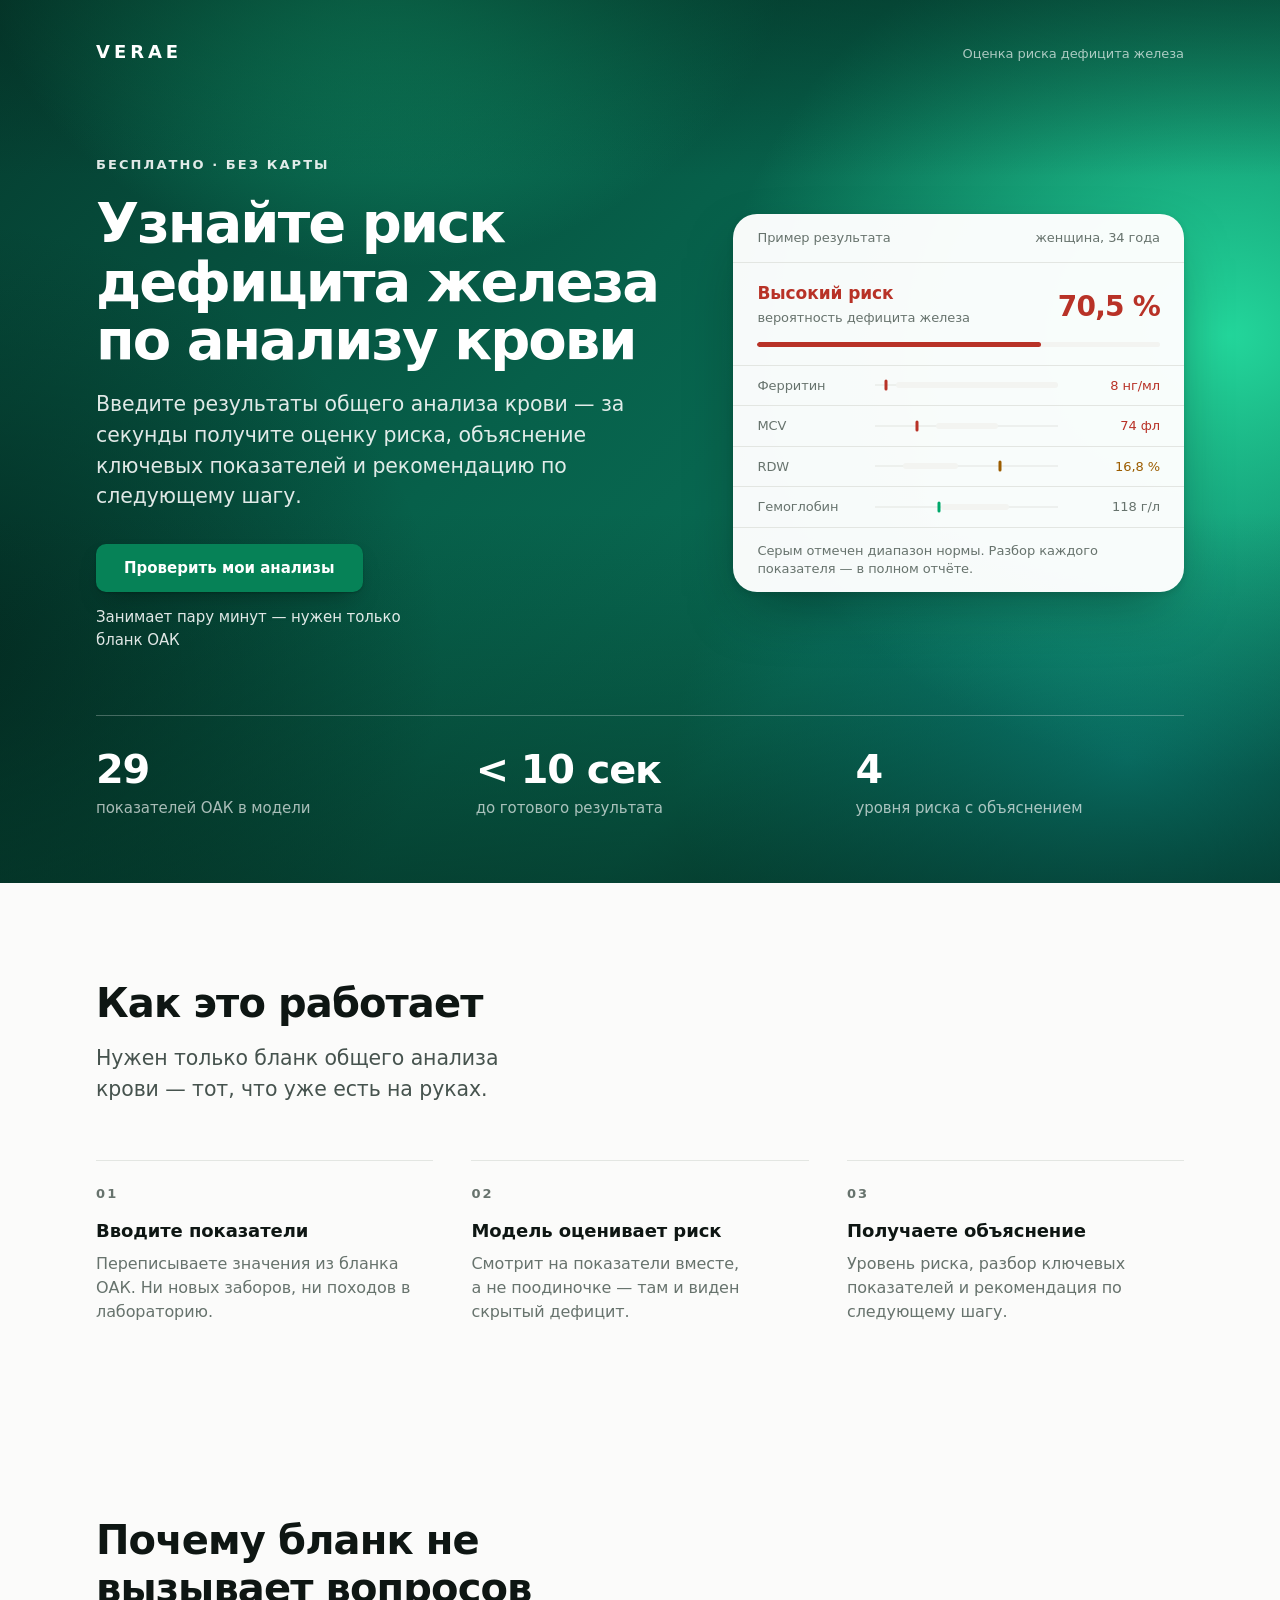
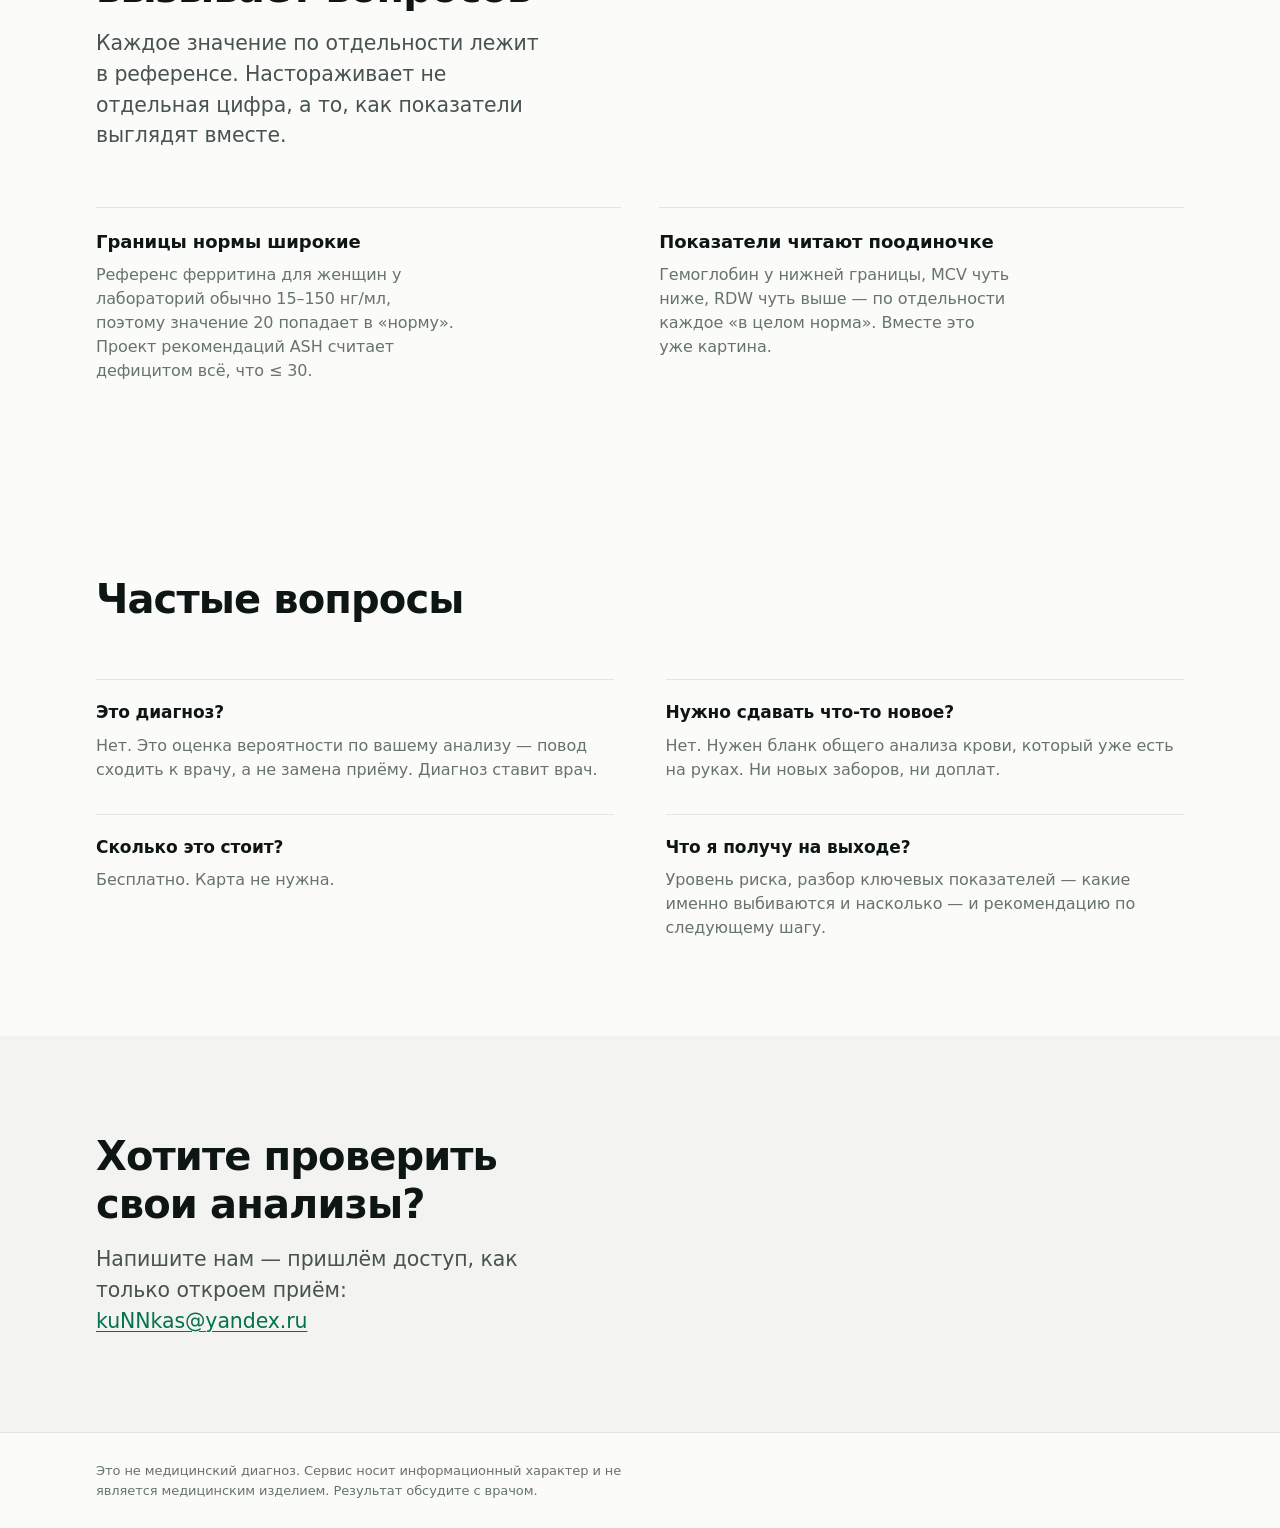
==== commit 037778be: "Правки по ревью и две новых секции Контраст: белый на #00a86b давал 3.08:1 и проваливал AA для 15px " ====
--- a/landing/index.html
+++ b/landing/index.html
@@ -58,11 +58,15 @@
   --paper-2:#f3f4f1;
   --line:#e3e6e2;
 
-  --jade:#00a86b;
+  --jade:#00a86b;        /* акцент для точек и меток — не под текстом */
   --jade-deep:#04724c;
   --jade-wash:#ebf8f2;
-
-  --amber:#a96500;
+  /* Заливка под белым текстом: на #00a86b белый даёт 3.08:1 и проваливает
+     AA, поэтому у кнопки своя, затемнённая ступень — 4.84:1. */
+  --jade-btn:#068257;
+  --jade-btn-hover:#0a6b49;
+
+  --amber:#9c5d00;       /* 5.10:1 на бумаге; #a96500 давал 4.46 */
   --red:#b83227;
 
   --on-grad:#ffffff;
@@ -184,7 +188,7 @@
   display:inline-flex;align-items:center;justify-content:center;
   min-height:3rem;padding:0 1.75rem;
   border:0;border-radius:var(--r-sm);
-  background:var(--jade);color:#fff;
+  background:var(--jade-btn);color:#fff;
   font-family:var(--font-display);font-size:var(--t-small);font-weight:600;
   letter-spacing:0;text-decoration:none;cursor:pointer;
   box-shadow:0 1px 2px rgba(2,20,14,.28), 0 12px 24px -12px rgba(2,20,14,.55);
@@ -192,7 +196,7 @@
   transition-duration:.18s;
   transition-timing-function:cubic-bezier(.2,0,0,1);
 }
-.btn:hover{background:#00b975}
+.btn:hover{background:var(--jade-btn-hover)}
 .btn:active{scale:.96}
 .btn:focus-visible{outline:2px solid var(--on-grad);outline-offset:3px}
 
@@ -244,12 +248,19 @@
 
 .markers{border-top:1px solid var(--line)}
 .marker{
-  display:grid;grid-template-columns:5rem 1fr 4.5rem;align-items:center;gap:.625rem;
+  display:grid;grid-template-columns:5rem 1fr;align-items:center;gap:.625rem;
   padding:.625rem 1.25rem;border-bottom:1px solid var(--line);
 }
 .marker:last-child{border-bottom:0}
 .marker dt{font-size:var(--t-micro);color:var(--ink-3)}
-.marker dd{text-align:right;font-size:var(--t-micro);font-variant-numeric:tabular-nums;white-space:nowrap}
+.marker dd{
+  margin:0;display:grid;grid-template-columns:1fr 4.5rem;
+  align-items:center;gap:.625rem;
+}
+.marker .val{
+  text-align:right;font-size:var(--t-micro);
+  font-variant-numeric:tabular-nums;white-space:nowrap;
+}
 .scale{position:relative;height:.5rem}
 .scale .axis{position:absolute;inset-inline:0;top:50%;height:1px;translate:0 -50%;background:var(--line)}
 .scale .norm{position:absolute;top:50%;height:.375rem;translate:0 -50%;border-radius:var(--r-pill);background:var(--paper-2)}
@@ -280,19 +291,34 @@
   padding:0;list-style:none;
   counter-reset:step;
 }
-.step{
-  padding-top:1.25rem;border-top:1px solid var(--line);
-  counter-increment:step;
-}
+/* Плитка под хайрлайном — общий приём для шагов, заметок и вопросов. */
+.tile{padding-top:1.25rem;border-top:1px solid var(--line)}
+.tile h3{font-size:1.125rem}
+.tile p{margin-top:.5rem;color:var(--ink-3);text-wrap:pretty;max-width:36ch}
+
+.duo{
+  display:grid;gap:clamp(1.5rem,3vw,2.5rem);
+  margin-top:clamp(2.5rem,5vw,3.5rem);
+}
+
+.faq{
+  display:grid;gap:clamp(1.25rem,2.5vw,2rem);
+  margin:clamp(2.5rem,5vw,3.5rem) 0 0;padding:0;
+}
+.faq dt{
+  font-family:var(--font-display);font-size:1.0625rem;font-weight:600;
+  color:var(--ink);
+}
+.faq dd{margin:.5rem 0 0;color:var(--ink-3);max-width:52ch;text-wrap:pretty}
+
+.step{counter-increment:step}
+.step h3{margin-top:.75rem}
 .step::before{
   content:counter(step,decimal-leading-zero);
   font-family:var(--font-display);font-size:var(--t-micro);font-weight:600;
   font-variant-numeric:tabular-nums;letter-spacing:var(--ls-eyebrow);
-  color:var(--ink-4);
-}
-.step h3{font-size:1.125rem;margin-top:.75rem}
-.step p{margin-top:.5rem;color:var(--ink-3);text-wrap:pretty;max-width:34ch}
-
+  color:var(--ink-3);
+}
 .contact{background:var(--paper-2)}
 .contact .lead{margin-top:1rem}
 .contact a{
@@ -315,7 +341,10 @@
 @media (min-width:40rem){
   .footline{grid-template-columns:repeat(3,1fr)}
   .steps{grid-template-columns:repeat(3,1fr)}
-  .marker{grid-template-columns:6.5rem 1fr 5.5rem;gap:.875rem;padding-inline:1.5rem}
+  .duo{grid-template-columns:repeat(2,1fr)}
+  .faq{grid-template-columns:repeat(2,1fr);gap:2rem clamp(1.5rem,4vw,4rem)}
+  .marker{grid-template-columns:6.5rem 1fr;gap:.875rem;padding-inline:1.5rem}
+  .marker dd{grid-template-columns:1fr 5.5rem;gap:.875rem}
   .card-cap,.score,.card-note{padding-inline:1.5rem}
 }
 @media (min-width:64rem){
@@ -383,35 +412,43 @@
         <dl class="markers">
           <div class="marker">
             <dt>Ферритин</dt>
-            <div class="scale" aria-hidden="true">
-              <div class="axis"></div><div class="norm" style="left:11%;width:89%"></div>
-              <div class="pin pin-low" style="left:6%"></div>
-            </div>
-            <dd class="is-low">8&nbsp;нг/мл</dd>
+            <dd>
+              <div class="scale" aria-hidden="true">
+                <div class="axis"></div><div class="norm" style="left:11%;width:89%"></div>
+                <div class="pin pin-low" style="left:6%"></div>
+              </div>
+              <span class="val is-low">8&nbsp;нг/мл</span>
+            </dd>
           </div>
           <div class="marker">
             <dt>MCV</dt>
-            <div class="scale" aria-hidden="true">
-              <div class="axis"></div><div class="norm" style="left:33%;width:34%"></div>
-              <div class="pin pin-low" style="left:23%"></div>
-            </div>
-            <dd class="is-low">74&nbsp;фл</dd>
+            <dd>
+              <div class="scale" aria-hidden="true">
+                <div class="axis"></div><div class="norm" style="left:33%;width:34%"></div>
+                <div class="pin pin-low" style="left:23%"></div>
+              </div>
+              <span class="val is-low">74&nbsp;фл</span>
+            </dd>
           </div>
           <div class="marker">
             <dt>RDW</dt>
-            <div class="scale" aria-hidden="true">
-              <div class="axis"></div><div class="norm" style="left:15%;width:30%"></div>
-              <div class="pin pin-high" style="left:68%"></div>
-            </div>
-            <dd class="is-high">16,8&nbsp;%</dd>
+            <dd>
+              <div class="scale" aria-hidden="true">
+                <div class="axis"></div><div class="norm" style="left:15%;width:30%"></div>
+                <div class="pin pin-high" style="left:68%"></div>
+              </div>
+              <span class="val is-high">16,8&nbsp;%</span>
+            </dd>
           </div>
           <div class="marker">
             <dt>Гемоглобин</dt>
-            <div class="scale" aria-hidden="true">
-              <div class="axis"></div><div class="norm" style="left:36%;width:37%"></div>
-              <div class="pin pin-ok" style="left:35%"></div>
-            </div>
-            <dd class="is-ok">118&nbsp;г/л</dd>
+            <dd>
+              <div class="scale" aria-hidden="true">
+                <div class="axis"></div><div class="norm" style="left:36%;width:37%"></div>
+                <div class="pin pin-ok" style="left:35%"></div>
+              </div>
+              <span class="val is-ok">118&nbsp;г/л</span>
+            </dd>
           </div>
         </dl>
 
@@ -447,19 +484,85 @@
       </div>
 
       <ol class="steps">
-        <li class="step">
+        <li class="tile step">
           <h3>Вводите показатели</h3>
           <p>Переписываете значения из бланка ОАК. Ни новых заборов, ни походов в лабораторию.</p>
         </li>
-        <li class="step">
+        <li class="tile step">
           <h3>Модель оценивает риск</h3>
           <p>Смотрит на показатели вместе, а не поодиночке — там и виден скрытый дефицит.</p>
         </li>
-        <li class="step">
+        <li class="tile step">
           <h3>Получаете объяснение</h3>
           <p>Уровень риска, разбор ключевых показателей и рекомендация по следующему шагу.</p>
         </li>
       </ol>
+    </div>
+  </section>
+
+  <section class="light">
+    <div class="wrap">
+      <div class="section-head">
+        <h2>Почему бланк не вызывает вопросов</h2>
+        <p class="lead">
+          Каждое значение по отдельности лежит в референсе. Настораживает
+          не отдельная цифра, а то, как показатели выглядят вместе.
+        </p>
+      </div>
+
+      <div class="duo">
+        <div class="tile">
+          <h3>Границы нормы широкие</h3>
+          <p>
+            Референс ферритина для женщин у лабораторий обычно 15–150&nbsp;нг/мл,
+            поэтому значение 20 попадает в «норму». Проект рекомендаций ASH
+            считает дефицитом всё, что ≤&nbsp;30.
+          </p>
+        </div>
+        <div class="tile">
+          <h3>Показатели читают поодиночке</h3>
+          <p>
+            Гемоглобин у нижней границы, MCV чуть ниже, RDW чуть выше —
+            по отдельности каждое «в целом норма». Вместе это уже картина.
+          </p>
+        </div>
+      </div>
+    </div>
+  </section>
+
+  <section class="light">
+    <div class="wrap">
+      <div class="section-head">
+        <h2>Частые вопросы</h2>
+      </div>
+
+      <dl class="faq">
+        <div class="tile">
+          <dt>Это диагноз?</dt>
+          <dd>
+            Нет. Это оценка вероятности по вашему анализу — повод сходить
+            к врачу, а не замена приёму. Диагноз ставит врач.
+          </dd>
+        </div>
+        <div class="tile">
+          <dt>Нужно сдавать что-то новое?</dt>
+          <dd>
+            Нет. Нужен бланк общего анализа крови, который уже есть на руках.
+            Ни новых заборов, ни доплат.
+          </dd>
+        </div>
+        <div class="tile">
+          <dt>Сколько это стоит?</dt>
+          <dd>Бесплатно. Карта не нужна.</dd>
+        </div>
+        <div class="tile">
+          <dt>Что я получу на выходе?</dt>
+          <dd>
+            Уровень риска, разбор ключевых показателей — какие именно выбиваются
+            и насколько — и рекомендацию по следующему шагу.
+          </dd>
+        </div>
+      </dl>
     </div>
   </section>
 
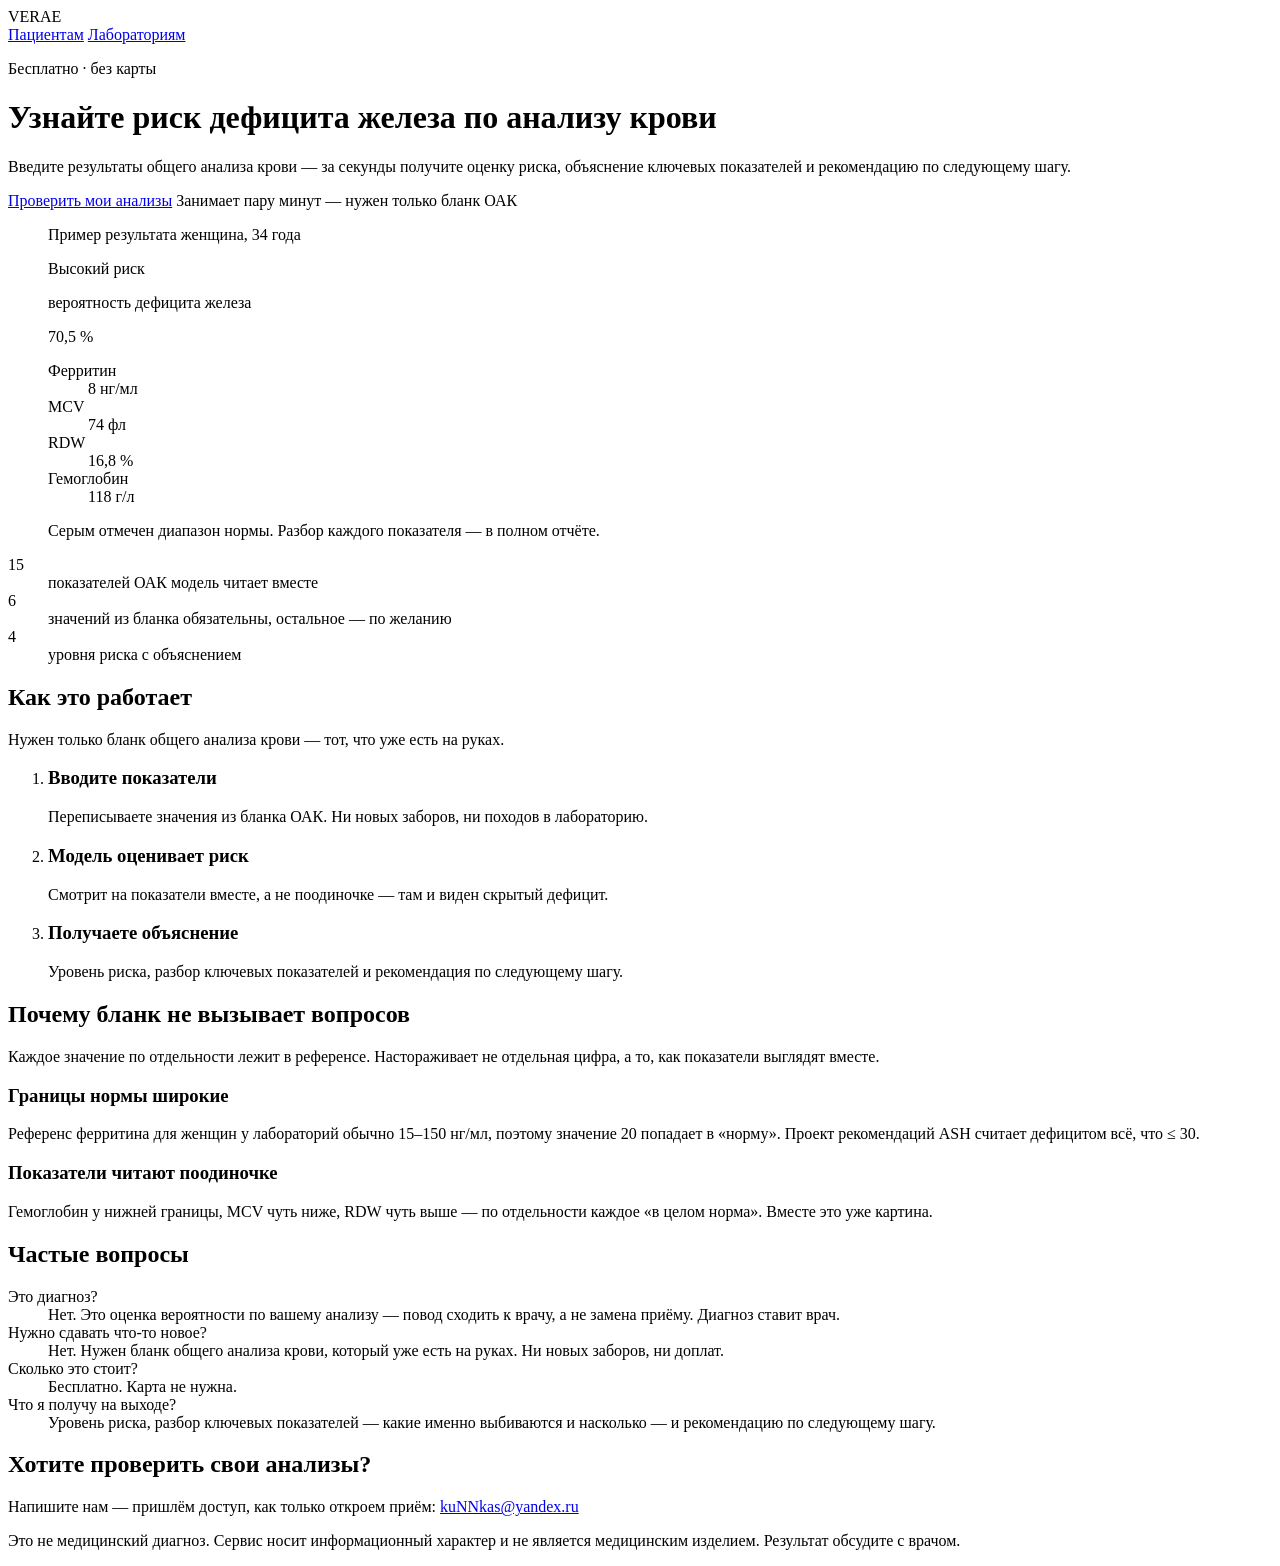
==== commit ec02c4a6: "Разделение аудиторий и правка цифр по EDA Цифры приведены к тому, что реально в коде и данных. predi" ====
--- a/landing/index.html
+++ b/landing/index.html
@@ -18,355 +18,7 @@
 <link rel="preload" href="/fonts/onest-cyrillic-wght-normal.woff2" as="font" type="font/woff2" crossorigin>
 <link rel="preload" href="/fonts/golos-text-cyrillic-wght-normal.woff2" as="font" type="font/woff2" crossorigin>
 
-<style>
-/* =========================================================================
-   Шрифты и токены — те же, что в питч-деке (deck-v2/css/tokens.css).
-   Onest на заголовки, Golos Text на текст и цифры.
-   ========================================================================= */
-
-@font-face{
-  font-family:"Onest";font-style:normal;font-display:swap;font-weight:100 900;
-  src:url("/fonts/onest-cyrillic-wght-normal.woff2") format("woff2");
-  unicode-range:U+0301,U+0400-045F,U+0490-0491,U+04B0-04B1,U+2116;
-}
-@font-face{
-  font-family:"Onest";font-style:normal;font-display:swap;font-weight:100 900;
-  src:url("/fonts/onest-latin-wght-normal.woff2") format("woff2");
-  unicode-range:U+0000-00FF,U+0131,U+0152-0153,U+02BB-02BC,U+2000-206F,U+2074,U+20AC,U+2122,U+2191,U+2193,U+2212,U+2215;
-}
-@font-face{
-  font-family:"Golos Text";font-style:normal;font-display:swap;font-weight:100 900;
-  src:url("/fonts/golos-text-cyrillic-wght-normal.woff2") format("woff2");
-  unicode-range:U+0301,U+0400-045F,U+0490-0491,U+04B0-04B1,U+2116;
-}
-@font-face{
-  font-family:"Golos Text";font-style:normal;font-display:swap;font-weight:100 900;
-  src:url("/fonts/golos-text-latin-wght-normal.woff2") format("woff2");
-  unicode-range:U+0000-00FF,U+0131,U+0152-0153,U+02BB-02BC,U+2000-206F,U+2074,U+20AC,U+2122,U+2191,U+2193,U+2212,U+2215;
-}
-
-:root{
-  --font-display:"Onest",system-ui,sans-serif;
-  --font-text:"Golos Text",system-ui,sans-serif;
-
-  --ink:#0e1613;
-  --ink-2:#46534e;
-  --ink-3:#67736d;
-  --ink-4:#8a948e;
-
-  --paper:#fbfbfa;
-  --paper-2:#f3f4f1;
-  --line:#e3e6e2;
-
-  --jade:#00a86b;        /* акцент для точек и меток — не под текстом */
-  --jade-deep:#04724c;
-  --jade-wash:#ebf8f2;
-  /* Заливка под белым текстом: на #00a86b белый даёт 3.08:1 и проваливает
-     AA, поэтому у кнопки своя, затемнённая ступень — 4.84:1. */
-  --jade-btn:#068257;
-  --jade-btn-hover:#0a6b49;
-
-  --amber:#9c5d00;       /* 5.10:1 на бумаге; #a96500 давал 4.46 */
-  --red:#b83227;
-
-  --on-grad:#ffffff;
-  --on-grad-2:rgba(255,255,255,.88);
-  --on-grad-3:rgba(255,255,255,.66);
-
-  /* Фluid-шкала: дек живёт на холсте 1920, лендинг — резиновый,
-     поэтому те же шесть ступеней, но через clamp(). */
-  --t-h1:clamp(2.25rem,1.6rem + 2.6vw,3.5rem);
-  --t-h2:clamp(1.65rem,1.3rem + 1.5vw,2.5rem);
-  --t-figure:clamp(1.75rem,1.45rem + 1.3vw,2.5rem);
-  --t-lead:clamp(1.0625rem,1rem + .35vw,1.3rem);
-  --t-body:1rem;
-  --t-small:.9375rem;
-  --t-micro:.8125rem;
-
-  --ls-display:-.035em;
-  --ls-h2:-.022em;
-  --ls-eyebrow:.16em;
-  --ls-wordmark:.22em;
-
-  --r-sm:10px;
-  --r-md:16px;
-  --r-lg:24px;
-  --r-pill:999px;
-
-  --grad:
-    radial-gradient(62% 78% at 96% 38%, #23d69b 0%, rgba(35,214,155,0) 64%),
-    radial-gradient(52% 62% at 88% 86%, #0c968c 0%, rgba(12,150,140,0) 68%),
-    radial-gradient(58% 70% at -6% 74%, #032a21 0%, rgba(3,42,33,0) 70%),
-    radial-gradient(48% 58% at 30% -8%, #12a273 0%, rgba(18,162,115,0) 66%),
-    linear-gradient(134deg,#053c2f 0%,#07604a 42%,#096d55 68%,#043a2e 100%);
-
-  --grad-scrim:linear-gradient(to bottom,
-    rgba(3,42,31,.5) 0%, rgba(3,42,31,0) 20%,
-    rgba(3,42,31,0) 58%, rgba(3,42,31,.62) 100%);
-}
-
-*,*::before,*::after{box-sizing:border-box}
-html{-webkit-text-size-adjust:100%}
-body{
-  margin:0;
-  background:var(--paper);
-  color:var(--ink-2);
-  font-family:var(--font-text);
-  font-size:var(--t-body);
-  line-height:1.5;
-  letter-spacing:-.005em;
-  -webkit-font-smoothing:antialiased;
-  -moz-osx-font-smoothing:grayscale;
-}
-h1,h2,h3,p,dl,dd,dt,figure{margin:0}
-::selection{background:var(--jade-wash);color:var(--ink)}
-
-.wrap{
-  width:100%;max-width:76rem;margin-inline:auto;
-  padding-inline:clamp(1.25rem,5vw,4rem);
-}
-
-h1,h2,h3{font-family:var(--font-display);color:var(--ink);font-weight:600}
-h1{
-  font-size:var(--t-h1);line-height:1.04;letter-spacing:var(--ls-display);
-  text-wrap:balance;max-width:17ch;
-}
-h2{
-  font-size:var(--t-h2);line-height:1.2;letter-spacing:var(--ls-h2);
-  text-wrap:balance;
-}
-.lead{
-  font-size:var(--t-lead);line-height:1.5;color:var(--ink-2);
-  max-width:44ch;text-wrap:pretty;
-}
-.eyebrow{
-  font-family:var(--font-display);font-size:var(--t-micro);font-weight:600;
-  letter-spacing:var(--ls-eyebrow);text-transform:uppercase;color:var(--jade-deep);
-}
-.nums{font-variant-numeric:tabular-nums}
-
-/* =========================================================================
-   Герой на градиенте
-   ========================================================================= */
-
-.hero{
-  position:relative;isolation:isolate;
-  background:var(--grad);
-  color:var(--on-grad-2);
-  /* Чернила переворачиваются один раз здесь — компоненты внутри
-     просто наследуют и не знают, на каком они фоне. */
-  --ink:var(--on-grad);
-  --ink-2:var(--on-grad-2);
-  --ink-3:var(--on-grad-3);
-  --line:rgba(255,255,255,.26);
-  --jade-deep:var(--on-grad-2);
-  padding-block:clamp(1.5rem,3vw,2.5rem) clamp(2.5rem,5vw,4rem);
-}
-.hero::before{
-  content:"";position:absolute;inset:0;z-index:-1;
-  background:var(--grad-scrim);pointer-events:none;
-}
-
-.topbar{display:flex;align-items:baseline;justify-content:space-between}
-.wordmark{
-  font-family:var(--font-display);font-size:1.125rem;font-weight:600;
-  letter-spacing:var(--ls-wordmark);color:var(--on-grad);
-}
-.topbar-meta{font-size:var(--t-micro);color:var(--on-grad-3)}
-
-.hero-grid{
-  display:grid;gap:clamp(2.5rem,5vw,4rem);align-items:center;
-  padding-block:clamp(3rem,7vw,6rem) clamp(2.5rem,5vw,4rem);
-}
-.hero-copy > * + *{margin-top:1.25rem}
-.hero-copy .actions{margin-top:2rem}
-
-.actions{display:flex;flex-wrap:wrap;align-items:center;gap:.875rem 1.5rem}
-.hint{font-size:var(--t-small);color:var(--on-grad-2);max-width:32ch}
-
-.btn{
-  display:inline-flex;align-items:center;justify-content:center;
-  min-height:3rem;padding:0 1.75rem;
-  border:0;border-radius:var(--r-sm);
-  background:var(--jade-btn);color:#fff;
-  font-family:var(--font-display);font-size:var(--t-small);font-weight:600;
-  letter-spacing:0;text-decoration:none;cursor:pointer;
-  box-shadow:0 1px 2px rgba(2,20,14,.28), 0 12px 24px -12px rgba(2,20,14,.55);
-  transition-property:background-color,box-shadow,scale;
-  transition-duration:.18s;
-  transition-timing-function:cubic-bezier(.2,0,0,1);
-}
-.btn:hover{background:var(--jade-btn-hover)}
-.btn:active{scale:.96}
-.btn:focus-visible{outline:2px solid var(--on-grad);outline-offset:3px}
-
-/* --- Ряд метрик под героем --- */
-.footline{
-  display:grid;gap:1.75rem clamp(1.5rem,4vw,4rem);
-  padding-top:clamp(1.5rem,3vw,2rem);
-  border-top:1px solid var(--line);
-}
-.figure{
-  font-family:var(--font-display);font-size:var(--t-figure);font-weight:600;
-  line-height:1.1;letter-spacing:-.028em;color:var(--ink);
-}
-.figure-label{
-  font-size:var(--t-small);line-height:1.4;color:var(--ink-3);
-  margin-top:.375rem;max-width:26ch;text-wrap:pretty;
-}
-
-/* =========================================================================
-   Светлый остров: пример результата
-   Обязателен сброс чернил — на градиенте они белые, иначе карточка
-   станет белым по белому.
-   ========================================================================= */
-
-.card{
-  --ink:#0e1613;--ink-2:#46534e;--ink-3:#67736d;--ink-4:#8a948e;
-  --line:#e3e6e2;
-  background:rgba(255,255,255,.97);
-  border-radius:var(--r-lg);
-  color:var(--ink-2);
-  box-shadow:0 24px 60px -20px rgba(2,20,14,.5), 0 2px 6px rgba(2,20,14,.12);
-  overflow:hidden;
-}
-.card-cap{
-  display:flex;align-items:baseline;justify-content:space-between;gap:1rem;
-  padding:.875rem 1.25rem;border-bottom:1px solid var(--line);
-  font-size:var(--t-micro);color:var(--ink-3);
-}
-.score{padding:1.125rem 1.25rem}
-.score-row{display:flex;align-items:flex-end;justify-content:space-between;gap:1rem}
-.score-title{font-family:var(--font-display);font-size:1.0625rem;font-weight:600;color:var(--red)}
-.score-sub{font-size:var(--t-micro);color:var(--ink-3);margin-top:.125rem}
-.score-pct{
-  font-family:var(--font-display);font-size:1.75rem;font-weight:600;
-  letter-spacing:-.028em;color:var(--red);
-}
-.bar{margin-top:.875rem;height:.3125rem;border-radius:var(--r-pill);background:var(--paper-2);overflow:hidden}
-.bar > span{display:block;height:100%;border-radius:var(--r-pill);background:var(--red)}
-
-.markers{border-top:1px solid var(--line)}
-.marker{
-  display:grid;grid-template-columns:5rem 1fr;align-items:center;gap:.625rem;
-  padding:.625rem 1.25rem;border-bottom:1px solid var(--line);
-}
-.marker:last-child{border-bottom:0}
-.marker dt{font-size:var(--t-micro);color:var(--ink-3)}
-.marker dd{
-  margin:0;display:grid;grid-template-columns:1fr 4.5rem;
-  align-items:center;gap:.625rem;
-}
-.marker .val{
-  text-align:right;font-size:var(--t-micro);
-  font-variant-numeric:tabular-nums;white-space:nowrap;
-}
-.scale{position:relative;height:.5rem}
-.scale .axis{position:absolute;inset-inline:0;top:50%;height:1px;translate:0 -50%;background:var(--line)}
-.scale .norm{position:absolute;top:50%;height:.375rem;translate:0 -50%;border-radius:var(--r-pill);background:var(--paper-2)}
-.scale .pin{position:absolute;top:50%;width:3px;height:.6875rem;translate:-50% -50%;border-radius:var(--r-pill)}
-.is-low{color:var(--red)}
-.is-high{color:var(--amber)}
-.is-ok{color:var(--ink-3)}
-.pin-low{background:var(--red)}
-.pin-high{background:var(--amber)}
-.pin-ok{background:var(--jade)}
-.card-note{
-  border-top:1px solid var(--line);padding:.875rem 1.25rem;
-  font-size:var(--t-micro);line-height:1.4;color:var(--ink-3);text-wrap:pretty;
-}
-
-/* =========================================================================
-   Светлые секции
-   ========================================================================= */
-
-section.light{padding-block:clamp(3.5rem,8vw,6rem)}
-
-.section-head{max-width:44ch}
-.section-head .lead{margin-top:1rem}
-
-.steps{
-  display:grid;gap:clamp(1.5rem,3vw,2.5rem);
-  margin:clamp(2.5rem,5vw,3.5rem) 0 0;
-  padding:0;list-style:none;
-  counter-reset:step;
-}
-/* Плитка под хайрлайном — общий приём для шагов, заметок и вопросов. */
-.tile{padding-top:1.25rem;border-top:1px solid var(--line)}
-.tile h3{font-size:1.125rem}
-.tile p{margin-top:.5rem;color:var(--ink-3);text-wrap:pretty;max-width:36ch}
-
-.duo{
-  display:grid;gap:clamp(1.5rem,3vw,2.5rem);
-  margin-top:clamp(2.5rem,5vw,3.5rem);
-}
-
-.faq{
-  display:grid;gap:clamp(1.25rem,2.5vw,2rem);
-  margin:clamp(2.5rem,5vw,3.5rem) 0 0;padding:0;
-}
-.faq dt{
-  font-family:var(--font-display);font-size:1.0625rem;font-weight:600;
-  color:var(--ink);
-}
-.faq dd{margin:.5rem 0 0;color:var(--ink-3);max-width:52ch;text-wrap:pretty}
-
-.step{counter-increment:step}
-.step h3{margin-top:.75rem}
-.step::before{
-  content:counter(step,decimal-leading-zero);
-  font-family:var(--font-display);font-size:var(--t-micro);font-weight:600;
-  font-variant-numeric:tabular-nums;letter-spacing:var(--ls-eyebrow);
-  color:var(--ink-3);
-}
-.contact{background:var(--paper-2)}
-.contact .lead{margin-top:1rem}
-.contact a{
-  color:var(--jade-deep);
-  text-decoration-thickness:from-font;
-  text-underline-position:from-font;
-  text-underline-offset:.15em;
-  transition:color .15s cubic-bezier(.2,0,0,1);
-}
-.contact a:hover{color:var(--jade)}
-.contact a:focus-visible{outline:2px solid var(--jade-deep);outline-offset:3px;border-radius:2px}
-
-footer{border-top:1px solid var(--line);padding-block:1.75rem}
-footer p{font-size:var(--t-micro);line-height:1.5;color:var(--ink-3);max-width:70ch;text-wrap:pretty}
-
-/* =========================================================================
-   Раскладка на широких экранах
-   ========================================================================= */
-
-@media (min-width:40rem){
-  .footline{grid-template-columns:repeat(3,1fr)}
-  .steps{grid-template-columns:repeat(3,1fr)}
-  .duo{grid-template-columns:repeat(2,1fr)}
-  .faq{grid-template-columns:repeat(2,1fr);gap:2rem clamp(1.5rem,4vw,4rem)}
-  .marker{grid-template-columns:6.5rem 1fr;gap:.875rem;padding-inline:1.5rem}
-  .marker dd{grid-template-columns:1fr 5.5rem;gap:.875rem}
-  .card-cap,.score,.card-note{padding-inline:1.5rem}
-}
-@media (min-width:64rem){
-  .hero-grid{grid-template-columns:1.12fr .88fr}
-}
-
-/* =========================================================================
-   Появление: одна разовая постановочная анимация, ступенями по 100 мс.
-   ========================================================================= */
-
-@media (prefers-reduced-motion:no-preference){
-  .rise{animation:rise .6s cubic-bezier(.2,0,0,1) backwards}
-  .rise-1{animation-delay:.05s}
-  .rise-2{animation-delay:.15s}
-  .rise-3{animation-delay:.25s}
-  .rise-4{animation-delay:.35s}
-}
-@keyframes rise{
-  from{opacity:0;translate:0 12px}
-  to{opacity:1;translate:0 0}
-}
-</style>
+<link rel="stylesheet" href="/styles.css">
 </head>
 
 <body>
@@ -375,7 +27,10 @@
   <div class="wrap">
     <div class="topbar rise rise-1">
       <span class="wordmark">VERAE</span>
-      <span class="topbar-meta">Оценка риска дефицита железа</span>
+      <nav class="aud" aria-label="Выбор аудитории">
+        <a href="/" aria-current="page">Пациентам</a>
+        <a href="/labs/">Лабораториям</a>
+      </nav>
     </div>
 
     <div class="hero-grid">
@@ -460,12 +115,12 @@
 
     <dl class="footline">
       <div>
-        <dt class="figure nums">29</dt>
-        <dd class="figure-label">показателей ОАК в модели</dd>
+        <dt class="figure nums">15</dt>
+        <dd class="figure-label">показателей ОАК модель читает вместе</dd>
       </div>
       <div>
-        <dt class="figure nums">&lt;&nbsp;10 сек</dt>
-        <dd class="figure-label">до готового результата</dd>
+        <dt class="figure nums">6</dt>
+        <dd class="figure-label">значений из бланка обязательны, остальное — по желанию</dd>
       </div>
       <div>
         <dt class="figure nums">4</dt>
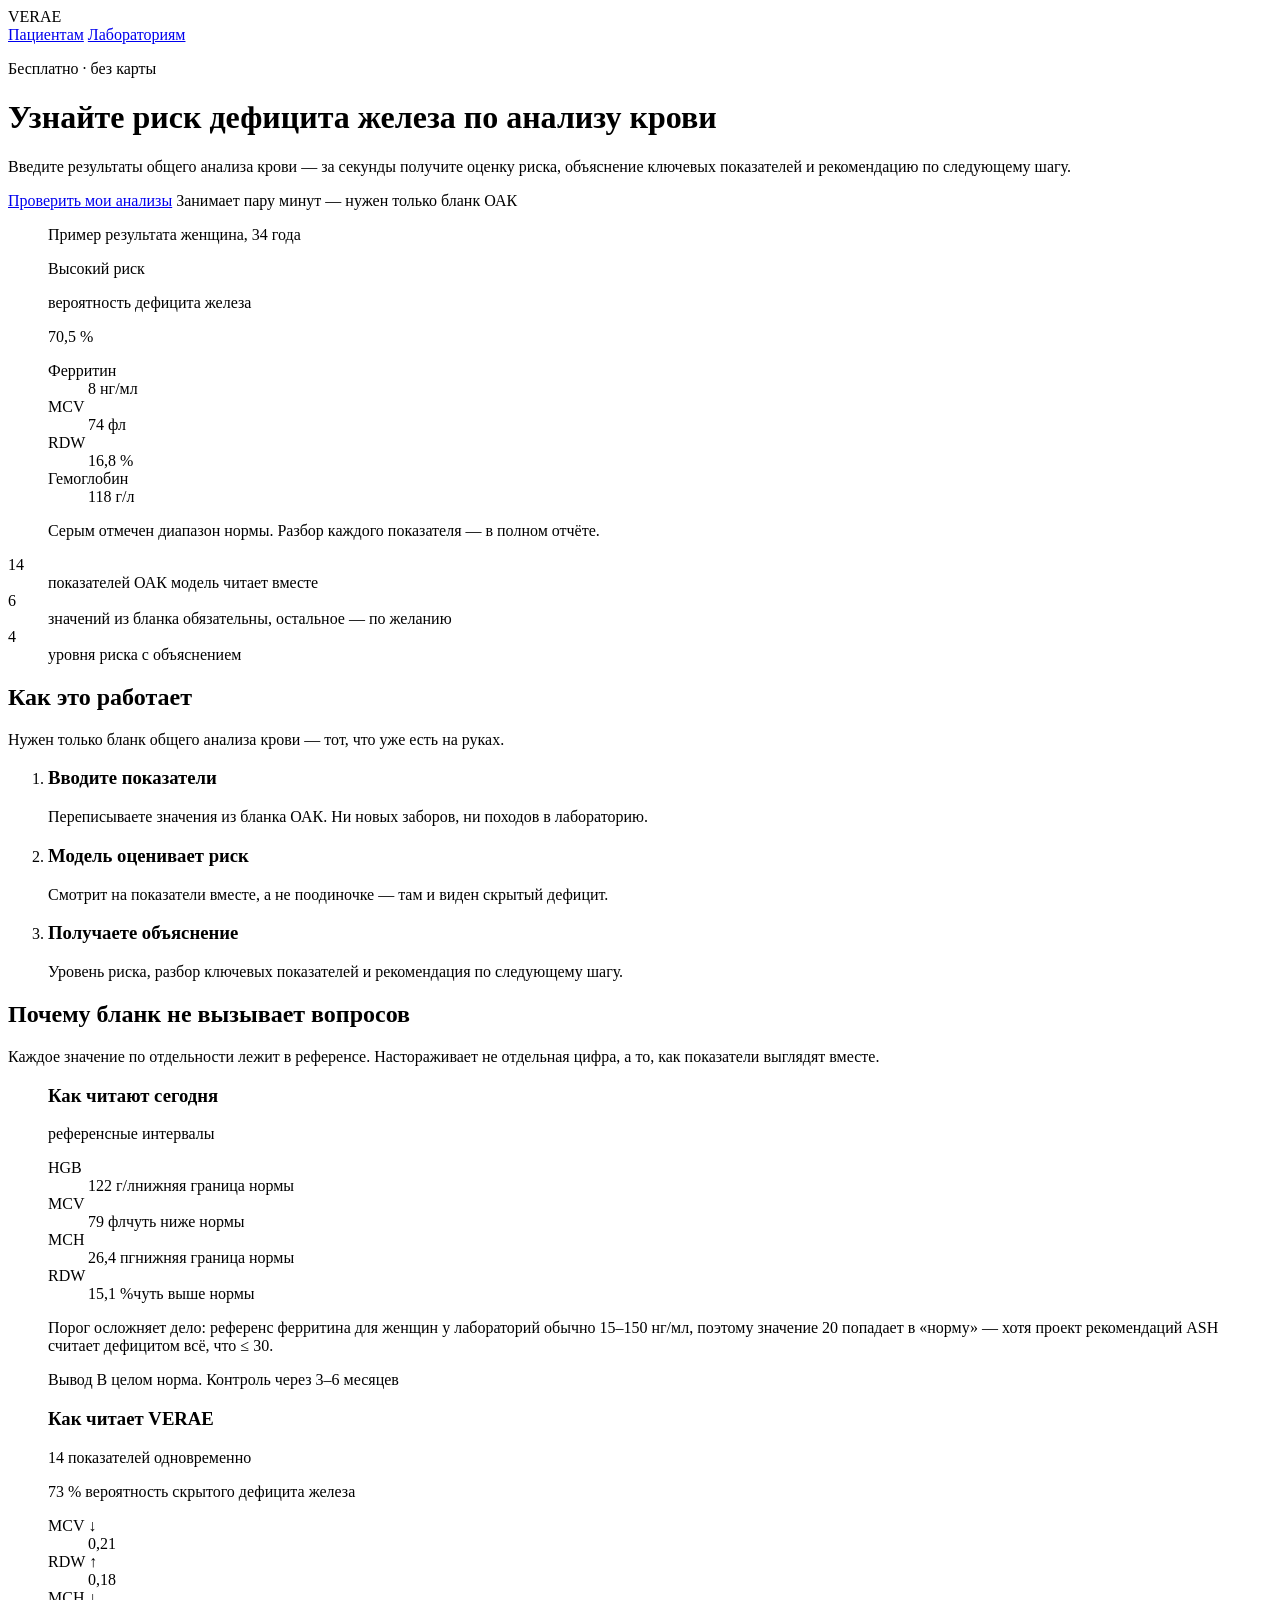
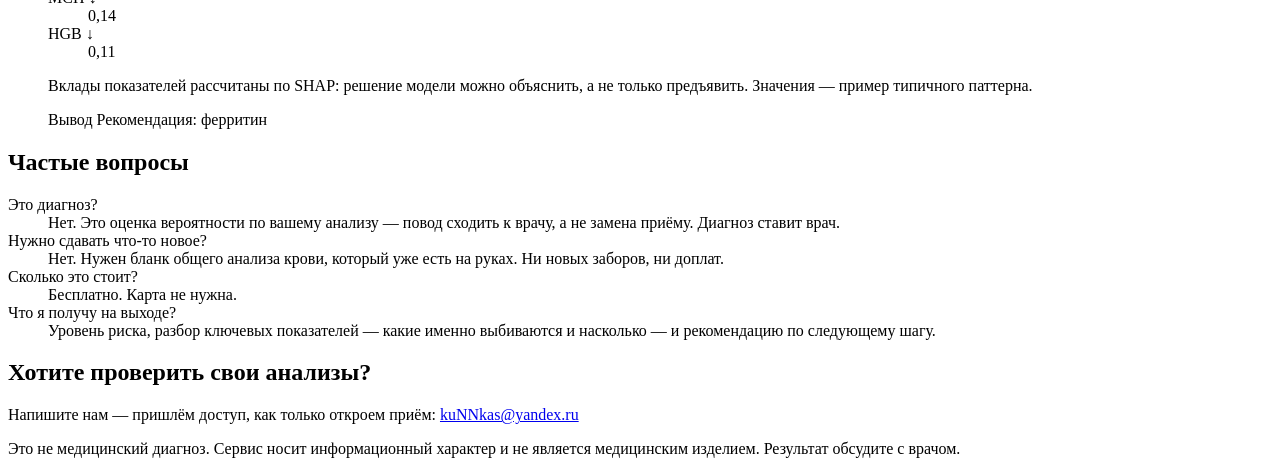
==== commit b8aedc5c: "Визуалы: сравнение чтения анализа и воронка потока 14 показателей вместо 15 — по деку; расхождение с" ====
--- a/landing/index.html
+++ b/landing/index.html
@@ -115,7 +115,7 @@
 
     <dl class="footline">
       <div>
-        <dt class="figure nums">15</dt>
+        <dt class="figure nums">14</dt>
         <dd class="figure-label">показателей ОАК модель читает вместе</dd>
       </div>
       <div>
@@ -165,22 +165,88 @@
         </p>
       </div>
 
-      <div class="duo">
-        <div class="tile">
-          <h3>Границы нормы широкие</h3>
-          <p>
-            Референс ферритина для женщин у лабораторий обычно 15–150&nbsp;нг/мл,
-            поэтому значение 20 попадает в «норму». Проект рекомендаций ASH
-            считает дефицитом всё, что ≤&nbsp;30.
-          </p>
-        </div>
-        <div class="tile">
-          <h3>Показатели читают поодиночке</h3>
-          <p>
-            Гемоглобин у нижней границы, MCV чуть ниже, RDW чуть выше —
-            по отдельности каждое «в целом норма». Вместе это уже картина.
-          </p>
-        </div>
+      <div class="compare">
+        <figure class="cmp">
+          <figcaption class="cmp-head">
+            <h3>Как читают сегодня</h3>
+            <span>референсные интервалы</span>
+          </figcaption>
+
+          <dl class="cmp-rows">
+            <div class="cmp-row">
+              <dt>HGB</dt>
+              <dd><span class="cmp-val">122 г/л</span><span class="cmp-note">нижняя граница нормы</span></dd>
+            </div>
+            <div class="cmp-row">
+              <dt>MCV</dt>
+              <dd><span class="cmp-val">79 фл</span><span class="cmp-note">чуть ниже нормы</span></dd>
+            </div>
+            <div class="cmp-row">
+              <dt>MCH</dt>
+              <dd><span class="cmp-val">26,4 пг</span><span class="cmp-note">нижняя граница нормы</span></dd>
+            </div>
+            <div class="cmp-row">
+              <dt>RDW</dt>
+              <dd><span class="cmp-val">15,1 %</span><span class="cmp-note">чуть выше нормы</span></dd>
+            </div>
+          </dl>
+
+          <p class="cmp-foot">
+            Порог осложняет дело: референс ферритина для женщин у лабораторий
+            обычно 15–150&nbsp;нг/мл, поэтому значение 20 попадает в «норму» —
+            хотя проект рекомендаций ASH считает дефицитом всё, что ≤&nbsp;30.
+          </p>
+
+          <p class="cmp-verdict">
+            <span class="label">Вывод</span>
+            <span class="value value--miss">В целом норма. Контроль через 3–6 месяцев</span>
+          </p>
+        </figure>
+
+        <figure class="cmp cmp--verae">
+          <figcaption class="cmp-head">
+            <h3>Как читает VERAE</h3>
+            <span>14 показателей одновременно</span>
+          </figcaption>
+
+          <p class="cmp-score">
+            <span class="cmp-pct nums">73 %</span>
+            <span class="cmp-pct-label">вероятность скрытого дефицита железа</span>
+          </p>
+
+          <dl class="shap">
+            <div class="shap-row">
+              <dt>MCV ↓</dt>
+              <dd class="shap-track" aria-hidden="true"><span class="shap-fill" style="width:100%"></span></dd>
+              <dd>0,21</dd>
+            </div>
+            <div class="shap-row">
+              <dt>RDW ↑</dt>
+              <dd class="shap-track" aria-hidden="true"><span class="shap-fill" style="width:86%"></span></dd>
+              <dd>0,18</dd>
+            </div>
+            <div class="shap-row">
+              <dt>MCH ↓</dt>
+              <dd class="shap-track" aria-hidden="true"><span class="shap-fill" style="width:67%"></span></dd>
+              <dd>0,14</dd>
+            </div>
+            <div class="shap-row">
+              <dt>HGB ↓</dt>
+              <dd class="shap-track" aria-hidden="true"><span class="shap-fill" style="width:52%"></span></dd>
+              <dd>0,11</dd>
+            </div>
+          </dl>
+
+          <p class="cmp-foot">
+            Вклады показателей рассчитаны по SHAP: решение модели можно объяснить,
+            а не только предъявить. Значения — пример типичного паттерна.
+          </p>
+
+          <p class="cmp-verdict">
+            <span class="label">Вывод</span>
+            <span class="value value--hit">Рекомендация: ферритин</span>
+          </p>
+        </figure>
       </div>
     </div>
   </section>
